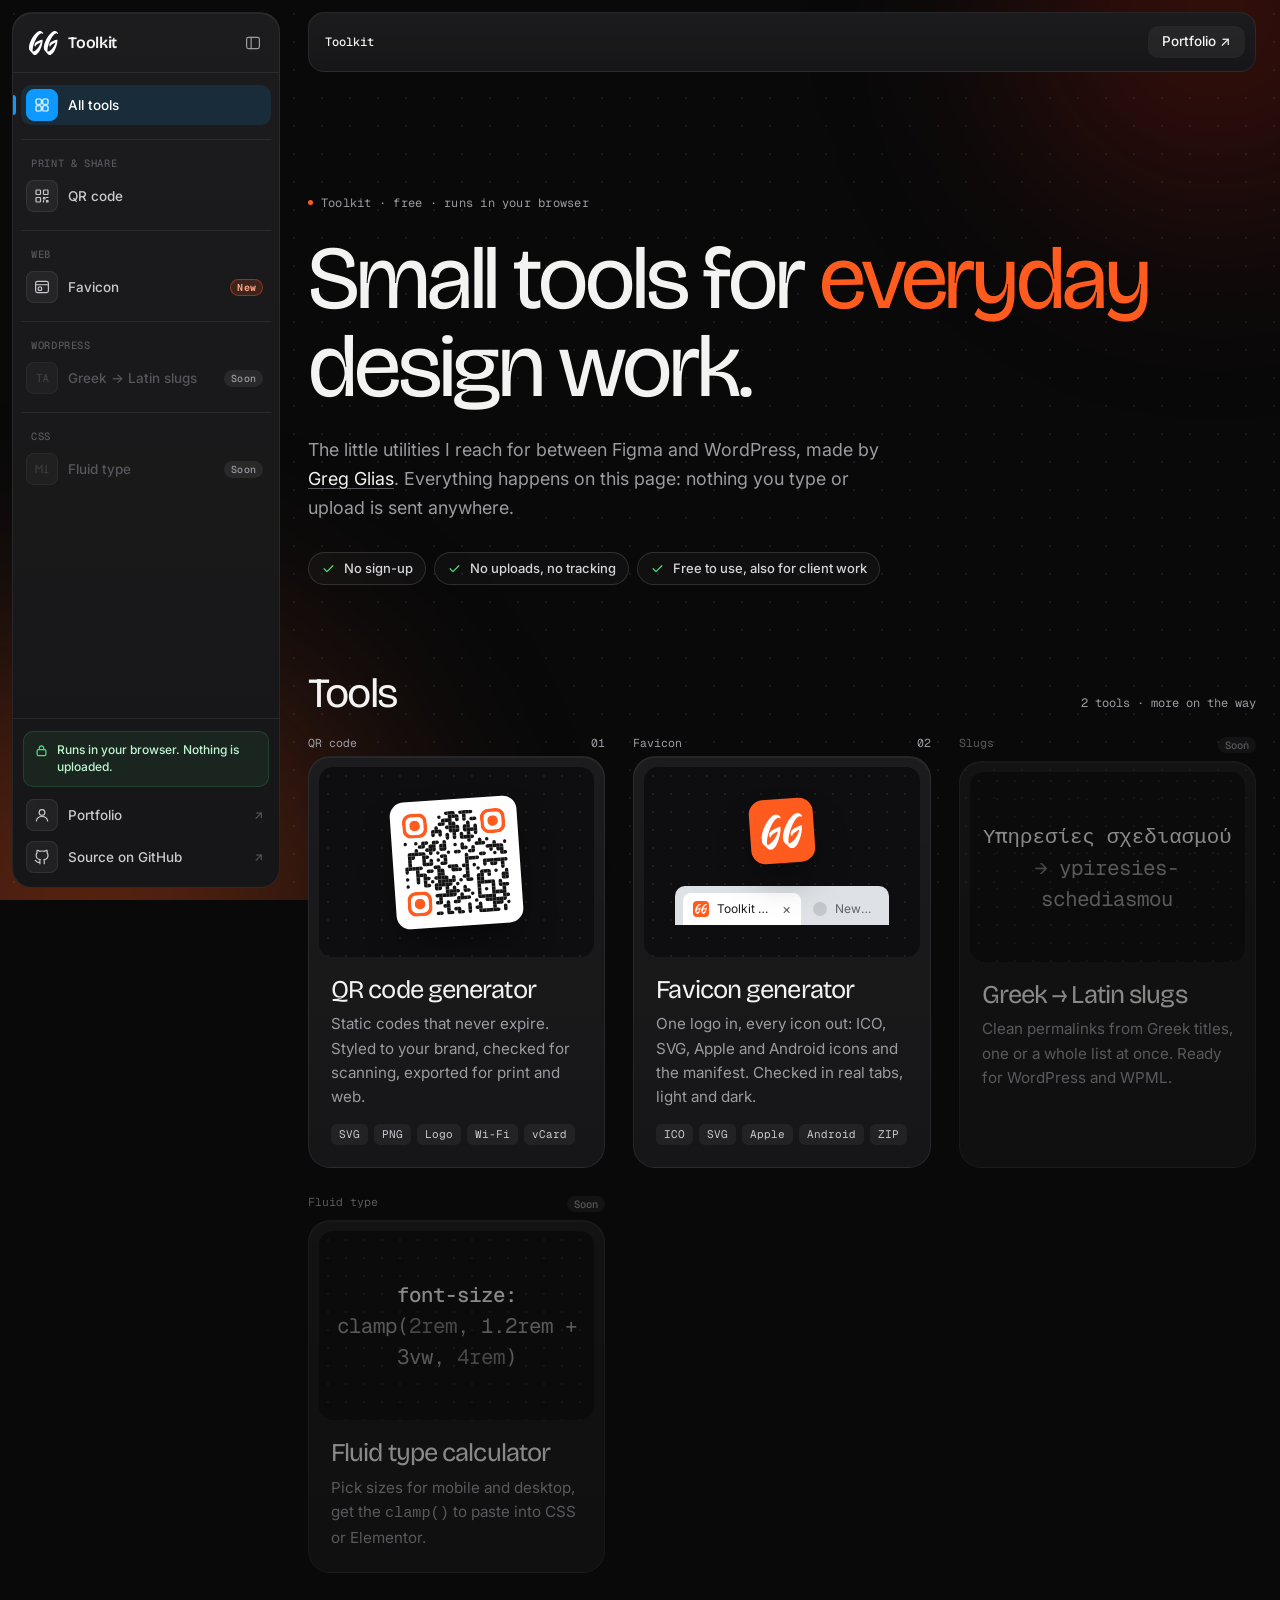
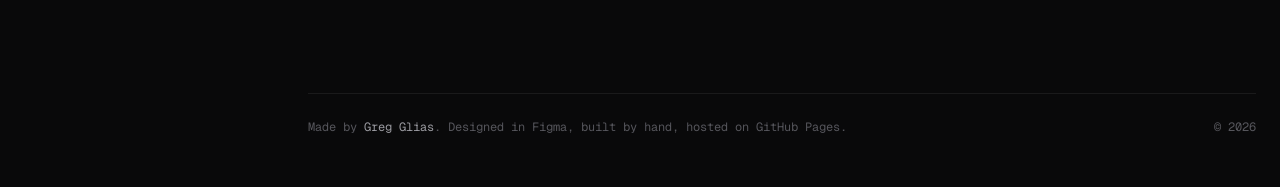
==== index.html @ 31def2dd "Favicon: right-panel groups fold, closed by default Background, Padding, App and Code & files are no" ====
<!doctype html>
<html lang="en" data-tool="home">
<head>
  <meta charset="utf-8" />
  <meta name="viewport" content="width=device-width, initial-scale=1" />
  <title>Toolkit — Greg Glias</title>
  <meta name="description" content="Free, small tools for everyday design work by Greg Glias. QR codes and more. Everything runs in your browser — nothing is uploaded." />
  <meta property="og:title" content="Toolkit — Greg Glias" />
  <meta property="og:description" content="Free, small tools for everyday design work. Everything runs in your browser." />
  <meta property="og:type" content="website" />
  <meta name="theme-color" content="#09090a" />
  <script>try { if (localStorage.getItem("tk-sidebar") === "mini") document.documentElement.classList.add("sb-mini"); } catch (e) {}</script>

  <link rel="preconnect" href="https://fonts.googleapis.com" />
  <link rel="preconnect" href="https://fonts.gstatic.com" crossorigin />
  <link href="https://fonts.googleapis.com/css2?family=Bricolage+Grotesque:opsz,wdth,wght@12..96,75..100,200..800&family=Geist+Mono:wght@400;500&family=Inter:opsz,wght@14..32,400..600&display=swap" rel="stylesheet" />
  <link rel="stylesheet" href="styles.css?v=9" />
  <link rel="icon" type="image/svg+xml" href="assets/favicon.svg" />
</head>
<body>
  <a class="skip" href="#tools">Skip to the tools</a>
  <div class="glow" aria-hidden="true"><span class="glow-a"></span><span class="glow-b"></span></div>

  <div class="layout">
    <aside class="sidebar surface" id="sidebar" aria-label="Toolkit"></aside>
    <script src="tools.js?v=4"></script>

    <div class="main">
    <header class="main-top">
      <button type="button" class="menu-btn" data-sb-open aria-controls="sidebar" aria-expanded="false" aria-label="Open the tools menu"><svg viewBox="0 0 24 24" aria-hidden="true"><path d="M4 7h16M4 12h16M4 17h10"/></svg></button>
      <nav class="crumbs" aria-label="Breadcrumb"><b>Toolkit</b></nav>
      <a class="top-link" href="https://gglias.github.io/" target="_blank" rel="noopener">Portfolio <span aria-hidden="true">↗</span></a>
    </header>

    <main>
      <section class="home-hero">
        <span class="eyebrow">Toolkit · free · runs in your browser</span>
        <h1 class="home-title">Small tools for <em>everyday</em> design work.</h1>
        <p class="home-lede">The little utilities I reach for between Figma and WordPress, made by <a href="https://gglias.github.io/" target="_blank" rel="noopener">Greg Glias</a>. Everything happens on this page: nothing you type or upload is sent anywhere.</p>
        <ul class="promise">
          <li><svg viewBox="0 0 24 24" aria-hidden="true"><path d="m5 12.5 4.5 4.5L19 7.5"/></svg>No sign-up</li>
          <li><svg viewBox="0 0 24 24" aria-hidden="true"><path d="m5 12.5 4.5 4.5L19 7.5"/></svg>No uploads, no tracking</li>
          <li><svg viewBox="0 0 24 24" aria-hidden="true"><path d="m5 12.5 4.5 4.5L19 7.5"/></svg>Free to use, also for client work</li>
        </ul>
      </section>

      <section id="tools" aria-labelledby="tools-title">
        <div class="tools-head">
          <h2 id="tools-title">Tools</h2>
          <span class="frame-count">2 tools · more on the way</span>
        </div>

        <div class="tools">
          <a class="tool" href="qr/" data-cursor="Open">
            <span class="tool-label"><span>QR code</span><span>01</span></span>
            <div class="tool-card surface">
              <div class="tool-art"><div class="art-qr" data-art-qr></div></div>
              <div class="tool-body">
                <h3>QR code generator</h3>
                <p>Static codes that never expire. Styled to your brand, checked for scanning, exported for print and web.</p>
                <div class="tool-tags"><span>SVG</span><span>PNG</span><span>Logo</span><span>Wi-Fi</span><span>vCard</span></div>
              </div>
            </div>
          </a>

          <a class="tool" href="favicon/" data-cursor="Open">
            <span class="tool-label"><span>Favicon</span><span>02</span></span>
            <div class="tool-card surface">
              <div class="tool-art">
                <div class="art-fav" aria-hidden="true">
                  <span class="art-fav-icon"><img src="assets/gg-light.svg" alt="" /></span>
                  <div class="tab-strip is-light"><span class="tab"><span class="art-fav-mini"><img src="assets/gg-light.svg" alt="" /></span><span class="tab-title">Toolkit — Greg Glias</span><i>×</i></span><span class="tab is-back"><span class="tab-dot"></span><span class="tab-title">New tab</span></span></div>
                </div>
              </div>
              <div class="tool-body">
                <h3>Favicon generator</h3>
                <p>One logo in, every icon out: ICO, SVG, Apple and Android icons and the manifest. Checked in real tabs, light and dark.</p>
                <div class="tool-tags"><span>ICO</span><span>SVG</span><span>Apple</span><span>Android</span><span>ZIP</span></div>
              </div>
            </div>
          </a>

          <div class="tool is-soon" aria-disabled="true">
            <span class="tool-label"><span>Slugs</span><span class="soon-pill">Soon</span></span>
            <div class="tool-card surface">
              <div class="tool-art"><p class="art-text"><b>Υπηρεσίες σχεδιασμού</b><br /><i>→</i> ypiresies-schediasmou</p></div>
              <div class="tool-body">
                <h3>Greek → Latin slugs</h3>
                <p>Clean permalinks from Greek titles, one or a whole list at once. Ready for WordPress and WPML.</p>
              </div>
            </div>
          </div>

          <div class="tool is-soon" aria-disabled="true">
            <span class="tool-label"><span>Fluid type</span><span class="soon-pill">Soon</span></span>
            <div class="tool-card surface">
              <div class="tool-art"><p class="art-text"><b>font-size:</b><br />clamp(<i>2rem</i>, 1.2rem + 3vw, <i>4rem</i>)</p></div>
              <div class="tool-body">
                <h3>Fluid type calculator</h3>
                <p>Pick sizes for mobile and desktop, get the <code>clamp()</code> to paste into CSS or Elementor.</p>
              </div>
            </div>
          </div>
        </div>
      </section>
    </main>

    <footer class="foot">
      <span>Made by <a href="https://gglias.github.io/" target="_blank" rel="noopener">Greg Glias</a>. Designed in Figma, built by hand, hosted on GitHub Pages.</span>
      <span>© <span data-year>2026</span></span>
    </footer>
    </div>
  </div>
  <div class="sb-backdrop" aria-hidden="true"></div>

  <div class="fig-cursor" aria-hidden="true" data-fig-cursor>
    <svg viewBox="0 0 24 24"><path d="M4 3.5 19.5 10.3 12.6 12.6 10.3 19.5z"/></svg>
    <span class="fig-cursor-label" data-fig-label>You</span>
  </div>


  <script src="site.js?v=3"></script>
  <script src="vendor/qr-code-styling.js"></script>
  <script>
    // Live sample on the QR card, drawn by the same library the tool uses
    (function () {
      var box = document.querySelector("[data-art-qr]");
      if (!box || !window.QRCodeStyling) return;
      new QRCodeStyling({
        width: 300, height: 300, type: "svg", margin: 0,
        data: "https://gglias.github.io/toolkit/qr/",
        qrOptions: { errorCorrectionLevel: "M" },
        dotsOptions: { type: "rounded", color: "#141414" },
        cornersSquareOptions: { type: "extra-rounded", color: "#ff5b1f" },
        cornersDotOptions: { type: "dot", color: "#ff5b1f" },
        backgroundOptions: { color: "#ffffff" }
      }).append(box);
    })();
  </script>
</body>
</html>
---- styles.css ----
/* =====================================================================
   gglias.github.io/toolkit — small design tools that run in the browser
   Same "Studio" look as the portfolio: a dark Figma canvas, UI3 toolbar,
   properties panels. Nothing typed or uploaded leaves the page.
   ===================================================================== */

/* ================= Tokens (same as the portfolio) ================= */
:root {
  --bg: #09090a;
  --bg-2: #0e0e10;
  --card: #121214;
  --card-2: #18181b;
  --line: rgb(255 255 255 / 0.07);
  --line-2: rgb(255 255 255 / 0.13);
  --text: #f3f3f1;
  --muted: #9b9ba1;
  --faint: #56565c;
  --dot: rgb(255 255 255 / 0.075);

  --select: #0d99ff;                  /* Figma selection blue */
  --cursor-color: #a259ff;            /* Figma multiplayer cursor */
  --accent: #ff5b1f;                  /* Ember */
  --accent-deep: #c4210b;
  --on-accent: #fff;

  --ok: #4ade80;
  --warn: #fbbf24;
  --bad: #f87171;

  --f-display: "Bricolage Grotesque", "Helvetica Neue", Arial, sans-serif;
  --f-body: "Inter", system-ui, sans-serif;
  --f-mono: "Geist Mono", ui-monospace, "SFMono-Regular", Menlo, monospace;

  --cursor-arrow: url("assets/cursor.svg") 2 2, auto;
  --cursor-hand: url("assets/hand-glove.svg") 6 2, pointer;

  --radius: 22px;
  --radius-s: 14px;
  --ease: cubic-bezier(0.2, 0.7, 0.1, 1);
}

*,
*::before,
*::after { box-sizing: border-box; }

html {
  cursor: var(--cursor-arrow);
  -webkit-text-size-adjust: 100%;
  background: var(--bg);
  color-scheme: dark;
  overflow-x: clip;
}

body {
  margin: 0;
  color: var(--text);
  font-family: var(--f-body);
  font-size: 1rem;
  line-height: 1.6;
  -webkit-font-smoothing: antialiased;
}

/* Canvas dot grid; clears around the mouse (--mx / --my set in site.js) */
body::before {
  content: "";
  position: fixed;
  inset: 0;
  z-index: -1;
  pointer-events: none;
  background: radial-gradient(circle, var(--dot) 1.1px, transparent 1.4px) 0 0 / 28px 28px;
  -webkit-mask-image: radial-gradient(circle 150px at var(--mx, -999px) var(--my, -999px), transparent 0, transparent 35%, #000 100%);
  mask-image: radial-gradient(circle 150px at var(--mx, -999px) var(--my, -999px), transparent 0, transparent 35%, #000 100%);
}

.glow {
  position: fixed;
  inset: 0;
  z-index: -2;
  pointer-events: none;
  overflow: hidden;
}
.glow span {
  position: absolute;
  border-radius: 50%;
  filter: blur(90px);
}
.glow-a {
  width: 70vmax; height: 70vmax;
  left: -28vmax; bottom: -36vmax;
  background: radial-gradient(circle, color-mix(in srgb, var(--accent) 42%, transparent), transparent 62%);
}
.glow-b {
  width: 50vmax; height: 50vmax;
  right: -20vmax; top: -24vmax;
  background: radial-gradient(circle, color-mix(in srgb, var(--accent-deep) 34%, transparent), transparent 62%);
}

h1, h2, h3 {
  font-family: var(--f-display);
  font-weight: 400;
  margin: 0;
  letter-spacing: -0.035em;
  line-height: 1;
}
p { margin: 0; }
[hidden] { display: none !important; }   /* .check, .color etc. set display, which beat the attribute */
a { color: inherit; }
img { max-width: 100%; display: block; }
button, input, select, textarea { font: inherit; color: inherit; }

a, button, [role="button"], label, summary, select { cursor: var(--cursor-hand); }

:focus-visible {
  outline: 2px solid var(--select);
  outline-offset: 2px;
  border-radius: 6px;
}

.sr-only {
  position: absolute;
  width: 1px;
  height: 1px;
  overflow: hidden;
  clip: rect(0 0 0 0);
  white-space: nowrap;
}

.skip {
  position: absolute;
  left: 12px;
  top: -60px;
  z-index: 60;
  padding: 8px 14px;
  border-radius: 8px;
  background: var(--text);
  color: var(--bg);
  font: 500 14px var(--f-body);
}
.skip:focus { top: 12px; }

.eyebrow {
  display: inline-flex;
  align-items: center;
  gap: 8px;
  font: 400 12px/1 var(--f-mono);
  letter-spacing: 0.02em;
  color: var(--muted);
}
.eyebrow::before {
  content: "";
  width: 5px;
  height: 5px;
  border-radius: 50%;
  background: var(--accent);
}

.surface {
  background: linear-gradient(180deg, rgb(255 255 255 / 0.045), rgb(255 255 255 / 0.015)), var(--card);
  border: 1px solid var(--line);
  border-radius: var(--radius);
  box-shadow: inset 0 1px 0 rgb(255 255 255 / 0.05);
}

/* ================= Page shell + top bar ================= */
.shell {
  width: 100%;
  max-width: 1360px;
  margin-inline: auto;
  padding: 20px clamp(16px, 3vw, 32px) 140px;   /* bottom: room for the toolbar */
}

.top {
  display: flex;
  align-items: center;
  gap: 16px;
  padding: 10px 12px 10px 16px;
  border-radius: 16px;
  background: linear-gradient(180deg, rgb(255 255 255 / 0.045), rgb(255 255 255 / 0.015)), var(--card);
  border: 1px solid var(--line);
}
.top-home img { height: 24px; width: auto; }
.crumbs {
  flex: 1;
  min-width: 0;
  display: flex;
  align-items: center;
  gap: 8px;
  overflow: hidden;
  font: 400 12px/1 var(--f-mono);
  color: var(--muted);
  white-space: nowrap;
}
.crumbs a { color: var(--muted); text-decoration: none; }
.crumbs a:hover { color: var(--text); }
.crumbs b { font-weight: 500; color: var(--text); overflow: hidden; text-overflow: ellipsis; }
.top-link {
  flex: none;
  padding: 9px 14px;
  border-radius: 10px;
  background: rgb(255 255 255 / 0.05);
  font: 500 13.5px/1 var(--f-body);
  text-decoration: none;
  transition: background 0.2s;
}
.top-link:hover { background: rgb(255 255 255 / 0.1); }

.foot {
  display: flex;
  justify-content: space-between;
  gap: 12px;
  flex-wrap: wrap;
  margin-top: clamp(80px, 10vw, 120px);
  padding-top: 24px;
  border-top: 1px solid var(--line);
  font: 400 12px/1.5 var(--f-mono);
  color: var(--faint);
}
.foot a { color: var(--muted); text-decoration: none; }
.foot a:hover { color: var(--text); }

/* ================= Home ================= */
.home-hero {
  max-width: 860px;
  padding: clamp(64px, 9vw, 120px) 0 clamp(40px, 6vw, 72px);
}
.home-title {
  margin-top: 22px;
  font-size: clamp(2.9rem, 7.4vw, 5.6rem);
  line-height: 0.98;
}
.home-title em {
  font-style: normal;
  color: var(--accent);
}
.home-lede {
  margin-top: 26px;
  max-width: 600px;
  font-size: clamp(1.02rem, 1.4vw, 1.15rem);
  color: var(--muted);
}
.home-lede a { color: var(--text); text-decoration-color: var(--faint); text-underline-offset: 3px; }

.promise {
  display: flex;
  flex-wrap: wrap;
  gap: 8px;
  margin-top: 30px;
  padding: 0;
  list-style: none;
}
.promise li {
  display: inline-flex;
  align-items: center;
  gap: 8px;
  padding: 8px 12px;
  border-radius: 999px;
  border: 1px solid var(--line-2);
  background: rgb(255 255 255 / 0.03);
  font: 500 13px/1 var(--f-body);
  color: #d6d6da;
}
.promise svg {
  width: 15px;
  height: 15px;
  fill: none;
  stroke: var(--ok);
  stroke-width: 2;
  stroke-linecap: round;
  stroke-linejoin: round;
}

/* Tools as Figma frames: name above, the card is the frame */
.tools-head {
  display: flex;
  align-items: baseline;
  justify-content: space-between;
  gap: 16px;
  margin-bottom: 22px;
}
.tools-head h2 { font-size: clamp(1.8rem, 3.4vw, 2.6rem); }
.frame-count { font: 400 12px/1 var(--f-mono); color: var(--muted); }

.tools {
  display: grid;
  grid-template-columns: repeat(3, minmax(0, 1fr));
  gap: clamp(16px, 2.4vw, 28px);
}
.tool {
  position: relative;
  display: flex;
  flex-direction: column;
  min-width: 0;
  text-decoration: none;
}
.tool-label {
  display: flex;
  justify-content: space-between;
  gap: 8px;
  margin-bottom: 8px;
  font: 400 11.5px/1 var(--f-mono);
  color: var(--muted);
  transition: color 0.2s;
}
.tool-card {
  position: relative;
  flex: 1;
  display: flex;
  flex-direction: column;
  border-radius: var(--radius);
  outline: 1px solid transparent;
  outline-offset: 0;
  transition: outline-color 0.2s, transform 0.35s var(--ease);
}
.tool-art {
  position: relative;
  display: grid;
  place-items: center;
  aspect-ratio: 16 / 11;
  margin: 10px 10px 0;
  border-radius: 14px;
  overflow: hidden;
  background:
    radial-gradient(circle, rgb(255 255 255 / 0.07) 1px, transparent 1.3px) 0 0 / 18px 18px,
    var(--bg-2);
}
.tool-body { padding: 20px 22px 22px; display: grid; gap: 10px; }
.tool-body h3 { font-size: 1.6rem; }
.tool-body p { color: var(--muted); font-size: 0.95rem; }
.tool-tags { display: flex; flex-wrap: wrap; gap: 6px; margin-top: 4px; }
.tool-tags span {
  padding: 5px 8px;
  border-radius: 6px;
  background: rgb(255 255 255 / 0.05);
  font: 400 11px/1 var(--f-mono);
  color: #c9c9cf;
}
a.tool:hover .tool-label { color: var(--select); }
a.tool:hover .tool-card { outline-color: var(--select); transform: translateY(-3px); }
.tool.is-soon { opacity: 0.55; }
.tool.is-soon .tool-art { filter: grayscale(1); }
.soon-pill {
  padding: 3px 7px;
  border-radius: 999px;
  background: rgb(255 255 255 / 0.08);
  color: var(--muted);
  font: 500 10.5px/1 var(--f-mono);
}

/* Home QR preview inside the art area */
.art-qr {
  width: 46%;
  aspect-ratio: 1;
  padding: 10px;
  border-radius: 14px;
  background: #fff;
  box-shadow: 0 20px 40px -14px rgb(0 0 0 / 0.7);
  transform: rotate(-4deg);
  transition: transform 0.5s var(--ease);
}
.art-qr svg { width: 100%; height: 100%; display: block; }
a.tool:hover .art-qr { transform: rotate(0deg) scale(1.04); }

/* Home favicon preview: the app icon above a browser tab */
.art-fav { display: grid; justify-items: center; gap: 22px; width: 78%; }
.art-fav-icon {
  display: grid;
  place-items: center;
  width: 30%;
  aspect-ratio: 1;
  border-radius: 22%;
  background: var(--accent);
  box-shadow: 0 20px 40px -14px rgb(0 0 0 / 0.7);
  transform: rotate(-4deg);
  transition: transform 0.5s var(--ease);
}
.art-fav-icon img { width: 66%; height: auto; }
a.tool:hover .art-fav-icon { transform: rotate(0deg) scale(1.06); }
.art-fav .tab-strip { width: 100%; }
.art-fav-mini { flex: none; display: grid; place-items: center; width: 16px; height: 16px; border-radius: 4px; background: var(--accent); }
.art-fav-mini img { width: 12px; height: auto; }

.art-text {
  font: 400 clamp(1rem, 1.7vw, 1.3rem)/1.5 var(--f-mono);
  color: var(--muted);
  text-align: center;
}
.art-text b { color: var(--text); font-weight: 500; }
.art-text i { font-style: normal; color: var(--accent); }

/* ================= Tool page header ================= */
.tool-hero {
  display: flex;
  align-items: flex-end;
  justify-content: space-between;
  gap: 24px;
  flex-wrap: wrap;
  padding: clamp(36px, 5vw, 56px) 0 clamp(24px, 3vw, 32px);
}
.tool-hero h1 { margin-top: 16px; font-size: clamp(2.3rem, 5vw, 3.8rem); }
.tool-hero p { margin-top: 14px; max-width: 620px; color: var(--muted); }
.local-note {
  display: inline-flex;
  align-items: center;
  gap: 8px;
  padding: 8px 12px;
  border-radius: 10px;
  background: rgb(74 222 128 / 0.08);
  border: 1px solid rgb(74 222 128 / 0.2);
  font: 500 12.5px/1.2 var(--f-body);
  color: #bdf5cf;
}
.local-note svg { width: 15px; height: 15px; fill: none; stroke: var(--ok); stroke-width: 2; stroke-linecap: round; stroke-linejoin: round; }

/* ================= Tool layout: panel · canvas · panel ================= */
.app {
  display: grid;
  grid-template-columns: 300px minmax(0, 1fr) 300px;
  gap: 16px;
  align-items: start;
}

.panel {
  position: sticky;
  top: 16px;
  max-height: calc(100dvh - 104px);   /* ends above the export bar */
  overflow: auto;
  padding-bottom: 14px;
  scrollbar-width: thin;
  scrollbar-color: rgb(255 255 255 / 0.12) transparent;
}
.panel-head {
  display: flex;
  align-items: center;
  justify-content: space-between;
  gap: 12px;
  padding: 12px 16px;
  border-bottom: 1px solid var(--line);
  font: 600 12.5px/1 var(--f-body);
}
.panel-head span { font: 400 11px/1 var(--f-mono); color: var(--muted); }
.sec {
  padding: 14px 16px 2px;
}
.sec + .sec { margin-top: 12px; border-top: 1px solid var(--line); }
.sec-title {
  display: flex;
  align-items: center;
  justify-content: space-between;
  gap: 8px;
  margin-bottom: 10px;
  font: 600 11.5px/1 var(--f-body);
  color: var(--text);
}
.sec-title small { font: 400 11px/1 var(--f-mono); color: var(--muted); }

/* ---- Figma-like controls ---- */
.field { display: grid; gap: 6px; margin-bottom: 10px; }
.field > span,
.field-row > span {
  font: 400 11.5px/1.2 var(--f-mono);
  color: var(--muted);
}
.input,
.select,
.textarea {
  width: 100%;
  min-height: 34px;
  padding: 7px 10px;
  border-radius: 8px;
  border: 1px solid transparent;
  background: rgb(255 255 255 / 0.055);
  font-size: 13px;
  line-height: 1.4;
  transition: border-color 0.15s, background 0.15s;
}
.input:hover, .select:hover, .textarea:hover { border-color: var(--line-2); }
.input:focus, .select:focus, .textarea:focus {
  outline: none;
  border-color: var(--select);
  background: rgb(255 255 255 / 0.07);
}
.input::placeholder, .textarea::placeholder { color: var(--faint); }
.textarea { resize: vertical; min-height: 92px; }
.select {
  appearance: none;
  -webkit-appearance: none;
  padding-right: 30px;
  background-image: url("data:image/svg+xml,%3Csvg xmlns='http://www.w3.org/2000/svg' viewBox='0 0 12 12'%3E%3Cpath d='M3 4.5 6 7.5 9 4.5' fill='none' stroke='%239b9ba1' stroke-width='1.4' stroke-linecap='round' stroke-linejoin='round'/%3E%3C/svg%3E");
  background-repeat: no-repeat;
  background-position: right 10px center;
  background-size: 12px;
}
.select option { background: #1b1b1e; }
.input-wrap { position: relative; }
.input-wrap .input { padding-right: 38px; }
.reveal {
  position: absolute;
  right: 4px;
  top: 50%;
  transform: translateY(-50%);
  display: grid;
  place-items: center;
  width: 28px;
  height: 26px;
  border: 0;
  border-radius: 6px;
  background: transparent;
  color: var(--muted);
}
.reveal:hover { background: rgb(255 255 255 / 0.08); color: var(--text); }
.reveal svg { width: 16px; height: 16px; fill: none; stroke: currentColor; stroke-width: 1.6; stroke-linecap: round; stroke-linejoin: round; }

.field-2 { display: grid; grid-template-columns: 1fr 1fr; gap: 8px; }
.hint {
  margin: -2px 0 10px;
  font-size: 12px;
  line-height: 1.45;
  color: var(--muted);
}
.hint b { color: var(--text); font-weight: 500; }
.hint.is-note { color: #c7d7ff; }

.check {
  display: flex;
  align-items: center;
  gap: 8px;
  margin-bottom: 10px;
  font-size: 13px;
  color: #d6d6da;
}
.check input { width: 15px; height: 15px; margin: 0; accent-color: var(--select); }

/* Segmented control */
.seg {
  display: grid;
  grid-auto-flow: column;
  grid-auto-columns: 1fr;
  gap: 2px;
  padding: 2px;
  margin-bottom: 10px;
  border-radius: 9px;
  background: rgb(255 255 255 / 0.055);
}
.seg button {
  min-height: 28px;
  padding: 4px 6px;
  border: 0;
  border-radius: 7px;
  background: transparent;
  color: var(--muted);
  font: 500 12px/1 var(--f-body);
  transition: background 0.15s, color 0.15s;
}
.seg button:hover { color: var(--text); }
.seg button[aria-pressed="true"] {
  background: #2c2c31;
  color: var(--text);
  box-shadow: 0 1px 2px rgb(0 0 0 / 0.4), inset 0 1px 0 rgb(255 255 255 / 0.06);
}
.seg button:disabled { opacity: 0.35; cursor: not-allowed; }

/* Content types: icon tiles */
.types {
  display: grid;
  grid-template-columns: repeat(4, 1fr);
  gap: 4px;
  margin-bottom: 4px;
}
.types button {
  display: grid;
  justify-items: center;
  gap: 6px;
  padding: 10px 2px 8px;
  border: 1px solid transparent;
  border-radius: 10px;
  background: rgb(255 255 255 / 0.035);
  color: var(--muted);
  font: 500 11.5px/1 var(--f-body);
  transition: background 0.15s, color 0.15s, border-color 0.15s;
}
.types button:hover { background: rgb(255 255 255 / 0.07); color: var(--text); }
.types button[aria-pressed="true"] {
  border-color: var(--select);
  background: rgb(13 153 255 / 0.12);
  color: #fff;
}
.types svg {
  width: 19px;
  height: 19px;
  fill: none;
  stroke: currentColor;
  stroke-width: 1.6;
  stroke-linecap: round;
  stroke-linejoin: round;
}

/* Style tiles with a tiny preview of the shape */
.styles {
  display: grid;
  grid-template-columns: repeat(3, 1fr);
  gap: 4px;
  margin-bottom: 10px;
}
.styles.is-4 { grid-template-columns: repeat(4, 1fr); }
.styles button {
  display: grid;
  justify-items: center;
  gap: 6px;
  padding: 9px 2px 7px;
  border: 1px solid transparent;
  border-radius: 10px;
  background: rgb(255 255 255 / 0.035);
  color: var(--muted);
  font: 500 10.5px/1.1 var(--f-body);
  text-align: center;
  transition: background 0.15s, color 0.15s, border-color 0.15s;
}
.styles button:hover { background: rgb(255 255 255 / 0.07); color: var(--text); }
.styles button[aria-pressed="true"] {
  border-color: var(--select);
  background: rgb(13 153 255 / 0.12);
  color: #fff;
}
.styles svg { width: 26px; height: 26px; fill: currentColor; }

/* Presets */
.presets {
  display: grid;
  grid-template-columns: repeat(4, 1fr);
  gap: 6px;
  margin-bottom: 10px;
}
.presets button {
  display: grid;
  gap: 6px;
  justify-items: center;
  padding: 6px 2px 7px;
  border: 1px solid transparent;
  border-radius: 10px;
  background: transparent;
  color: var(--muted);
  font: 500 10.5px/1 var(--f-body);
}
.presets button:hover { background: rgb(255 255 255 / 0.05); color: var(--text); }
.presets i {
  display: block;
  width: 40px;
  height: 40px;
  border-radius: 9px;
  border: 1px solid var(--line-2);
  background: var(--bg-c, #fff);
  position: relative;
  overflow: hidden;
}
.presets i::before,
.presets i::after {
  content: "";
  position: absolute;
  inset: 9px;
  border-radius: var(--r, 0);
  border: 4px solid var(--c-c, #000);
  width: 12px;
  height: 12px;
}
.presets i::after {
  inset: auto 9px 9px auto;
  border: 0;
  width: 10px;
  height: 10px;
  background: var(--fg-c, #000);
  border-radius: var(--r2, 0);
}

/* Colour row: swatch + hex */
.color {
  display: grid;
  grid-template-columns: 34px minmax(0, 1fr);
  align-items: center;
  gap: 6px;
  margin-bottom: 10px;
}
.swatch {
  position: relative;
  width: 34px;
  height: 34px;
  border-radius: 8px;
  overflow: hidden;
  border: 1px solid var(--line-2);
  background: var(--swatch, #000);
}
.swatch input {
  position: absolute;
  inset: -8px;
  width: calc(100% + 16px);
  height: calc(100% + 16px);
  opacity: 0;
  cursor: var(--cursor-hand);
}
.swatch.is-transparent {
  background:
    conic-gradient(#3a3a3e 25%, #26262a 0 50%, #3a3a3e 0 75%, #26262a 0) 0 0 / 10px 10px;
}
.color .input { font-family: var(--f-mono); font-size: 12.5px; text-transform: uppercase; }
.color .input:disabled { opacity: 0.45; }

/* Range */
.range {
  display: grid;
  grid-template-columns: minmax(0, 1fr) 44px;
  align-items: center;
  gap: 10px;
  margin-bottom: 10px;
}
.range output { font: 400 12px/1 var(--f-mono); color: var(--muted); text-align: right; }
input[type="range"] {
  -webkit-appearance: none;
  appearance: none;
  width: 100%;
  height: 20px;
  margin: 0;
  background: transparent;
}
input[type="range"]::-webkit-slider-runnable-track {
  height: 4px;
  border-radius: 4px;
  background: linear-gradient(90deg, var(--select) var(--p, 50%), rgb(255 255 255 / 0.12) var(--p, 50%));
}
input[type="range"]::-moz-range-track { height: 4px; border-radius: 4px; background: rgb(255 255 255 / 0.12); }
input[type="range"]::-moz-range-progress { height: 4px; border-radius: 4px; background: var(--select); }
input[type="range"]::-webkit-slider-thumb {
  -webkit-appearance: none;
  width: 14px;
  height: 14px;
  margin-top: -5px;
  border-radius: 50%;
  background: #fff;
  box-shadow: 0 1px 3px rgb(0 0 0 / 0.5);
}
input[type="range"]::-moz-range-thumb {
  width: 14px;
  height: 14px;
  border: 0;
  border-radius: 50%;
  background: #fff;
}
input[type="range"]:disabled { opacity: 0.4; }

/* Logo drop zone */
.drop {
  position: relative;
  display: grid;
  grid-template-columns: 44px minmax(0, 1fr);
  align-items: center;
  gap: 12px;
  padding: 10px;
  margin-bottom: 10px;
  border-radius: 12px;
  border: 1px dashed var(--line-2);
  background: rgb(255 255 255 / 0.025);
  transition: border-color 0.15s, background 0.15s;
}
.drop:hover,
.drop.is-over { border-color: var(--select); background: rgb(13 153 255 / 0.06); }
.drop input[type="file"] {
  position: absolute;
  inset: 0;
  opacity: 0;
  cursor: var(--cursor-hand);
}
.drop-thumb {
  display: grid;
  place-items: center;
  width: 44px;
  height: 44px;
  border-radius: 9px;
  background: rgb(255 255 255 / 0.06);
  overflow: hidden;
}
.drop-thumb img { width: 100%; height: 100%; object-fit: contain; }
.drop-thumb svg { width: 20px; height: 20px; fill: none; stroke: var(--muted); stroke-width: 1.6; stroke-linecap: round; stroke-linejoin: round; }
.drop-text { display: grid; gap: 2px; font-size: 13px; }
.drop-text small { font-size: 11.5px; color: var(--muted); }
.drop.has-logo input[type="file"] { right: 70px; }
.drop.has-logo .drop-text { padding-right: 64px; }
.drop.has-logo .drop-text span { overflow: hidden; text-overflow: ellipsis; white-space: nowrap; }
.drop-remove {
  position: absolute;
  right: 10px;
  top: 50%;
  transform: translateY(-50%);
  z-index: 1;
  padding: 6px 9px;
  border: 0;
  border-radius: 7px;
  background: rgb(255 255 255 / 0.07);
  color: var(--text);
  font: 500 12px/1 var(--f-body);
}
.drop-remove:hover { background: rgb(248 113 113 / 0.18); color: #ffd1d1; }

/* Encoded data preview */
details.raw { margin: 4px 0 10px; }
details.raw summary {
  list-style: none;
  display: flex;
  justify-content: space-between;
  gap: 8px;
  font: 400 11.5px/1 var(--f-mono);
  color: var(--muted);
}
details.raw summary::-webkit-details-marker { display: none; }
details.raw summary:hover { color: var(--text); }
details.raw summary::after { content: "+"; }
details.raw[open] summary::after { content: "−"; }
details.raw pre {
  margin: 8px 0 0;
  max-height: 160px;
  overflow: auto;
  padding: 10px;
  border-radius: 8px;
  background: rgb(0 0 0 / 0.35);
  font: 400 11.5px/1.5 var(--f-mono);
  color: #c9c9cf;
  white-space: pre-wrap;
  word-break: break-all;
}

details.tip {
  margin: 0 0 10px;
  padding: 10px 12px;
  border-radius: 10px;
  background: rgb(13 153 255 / 0.07);
  border: 1px solid rgb(13 153 255 / 0.18);
  font-size: 12.5px;
  line-height: 1.5;
  color: #c7d7ff;
}
details.tip summary { list-style: none; font-weight: 500; color: #e3ebff; }
details.tip summary::-webkit-details-marker { display: none; }
details.tip summary::after { content: " ↓"; color: var(--select); }
details.tip[open] summary::after { content: " ↑"; }
details.tip p { margin-top: 8px; }
details.tip code { font: 400 11.5px var(--f-mono); color: #fff; }

/* ================= Canvas (centre) ================= */
.stage {
  display: grid;
  gap: 16px;
  min-width: 0;
}
.canvas {
  position: relative;
  display: grid;
  place-items: center;
  min-height: 520px;
  padding: 64px 24px 56px;
  border-radius: var(--radius);
  border: 1px solid var(--line);
  background:
    radial-gradient(circle, rgb(255 255 255 / 0.08) 1px, transparent 1.3px) 0 0 / 20px 20px,
    #0c0c0e;
  overflow: hidden;
}
.canvas-zoom {
  position: absolute;
  left: 14px;
  top: 12px;
  font: 400 11px/1 var(--f-mono);
  color: var(--faint);
}

/* The selected frame */
.qr-frame {
  position: relative;
  width: clamp(200px, 30cqi, 340px);
  aspect-ratio: 1;
  outline: 1px solid var(--select);
  transition: opacity 0.2s;
}
.qr-frame.is-sample { opacity: 0.35; }
.qr-frame.is-transparent {
  background: conic-gradient(#2a2a2e 25%, #1d1d21 0 50%, #2a2a2e 0 75%, #1d1d21 0) 0 0 / 16px 16px;
}
.qr-frame-name {
  position: absolute;
  left: -1px;
  bottom: calc(100% + 8px);
  font: 500 11.5px/1 var(--f-body);
  color: var(--select);
  white-space: nowrap;
}
.qr-frame-size {
  position: absolute;
  left: 50%;
  top: calc(100% + 10px);
  transform: translateX(-50%);
  padding: 3px 6px;
  border-radius: 4px;
  background: var(--select);
  color: #fff;
  font: 500 11px/1.2 var(--f-body);
  white-space: nowrap;
}
.qr-frame .h {
  position: absolute;
  width: 8px;
  height: 8px;
  background: #fff;
  border: 1px solid var(--select);
  z-index: 2;
}
.h.tl { left: -4px; top: -4px; }
.h.tr { right: -4px; top: -4px; }
.h.bl { left: -4px; bottom: -4px; }
.h.br { right: -4px; bottom: -4px; }
.qr-out,
.qr-out svg,
.qr-out canvas {
  display: block;
  width: 100%;
  height: 100%;
}
.sample-tag {
  position: absolute;
  left: 50%;
  top: 50%;
  z-index: 3;
  transform: translate(-50%, -50%);
  padding: 8px 12px;
  border-radius: 10px;
  background: rgb(18 18 20 / 0.92);
  border: 1px solid var(--line-2);
  font: 500 13px/1.3 var(--f-body);
  color: var(--text);
  white-space: nowrap;
  opacity: 0;
  pointer-events: none;
  transition: opacity 0.2s;
}
.qr-frame.is-sample + .sample-tag,
.canvas.is-sample .sample-tag { opacity: 1; }

/* Checks under the canvas */
.checks { padding: 6px 6px; }
.checks ul { margin: 0; padding: 0; list-style: none; }
.checks li {
  display: grid;
  grid-template-columns: 22px 130px minmax(0, 1fr);
  align-items: start;
  gap: 10px;
  padding: 11px 12px;
  border-radius: 12px;
  font-size: 13.5px;
}
.checks li + li { border-top: 1px solid var(--line); border-radius: 0; }
.checks .ic {
  display: grid;
  place-items: center;
  width: 20px;
  height: 20px;
  margin-top: 1px;
  border-radius: 50%;
  background: rgb(255 255 255 / 0.07);
  color: var(--muted);
}
.checks .ic svg { width: 12px; height: 12px; fill: none; stroke: currentColor; stroke-width: 2.4; stroke-linecap: round; stroke-linejoin: round; }
.checks [data-state="ok"] .ic { background: rgb(74 222 128 / 0.15); color: var(--ok); }
.checks [data-state="warn"] .ic { background: rgb(251 191 36 / 0.15); color: var(--warn); }
.checks [data-state="bad"] .ic { background: rgb(248 113 113 / 0.15); color: var(--bad); }
.checks dt,
.checks .k { font: 400 12px/1.6 var(--f-mono); color: var(--muted); }
.checks .v { color: #e6e6e9; line-height: 1.5; }
.checks .v small { display: block; margin-top: 2px; font-size: 12.5px; color: var(--muted); }
.checks .v .select {
  display: inline-block;
  width: auto;
  min-height: 28px;
  margin-left: 6px;
  padding: 3px 28px 3px 8px;
  font-size: 12.5px;
}

/* ================= Favicon: a board of small Figma frames ================= */
/* The board answers to the canvas' own width (it's narrow between two panels) */
.fav-canvas {
  display: block;
  min-height: 0;
  padding: 58px clamp(18px, 5cqi, 36px) 40px;
  container-type: inline-size;
}
.fav-board {
  display: grid;
  grid-template-columns: auto minmax(0, 1fr);
  grid-template-areas: "main tabs" "main home" "sizes search";
  gap: 40px clamp(20px, 5cqi, 40px);
  align-items: start;
  transition: opacity 0.2s;
}
.canvas.is-sample .fav-board { opacity: 0.45; }
.fav-canvas .sample-tag { top: 14px; transform: translateX(-50%); }

.ff { position: relative; margin: 0; min-width: 0; }
.ff-name {
  margin-bottom: 10px;
  font: 500 11.5px/1 var(--f-body);
  color: var(--select);
  white-space: nowrap;
  overflow: hidden;
  text-overflow: ellipsis;
}
.ff-main { grid-area: main; justify-self: center; align-self: center; padding-bottom: 30px; }
.ff-tabs { grid-area: tabs; }
.ff-home { grid-area: home; }
.ff-sizes { grid-area: sizes; }
.ff-search { grid-area: search; }

/* The selected frame (same look as the QR one) */
.ff-big {
  position: relative;
  width: clamp(140px, 30cqi, 236px);
  aspect-ratio: 1;
  outline: 1px solid var(--select);
}
.ff-big.is-transparent { background: conic-gradient(#2a2a2e 25%, #1d1d21 0 50%, #2a2a2e 0 75%, #1d1d21 0) 0 0 / 16px 16px; }
.ff-big canvas { display: block; width: 100% !important; height: 100% !important; }
.ff-big .h {
  position: absolute;
  width: 8px;
  height: 8px;
  background: #fff;
  border: 1px solid var(--select);
  z-index: 2;
}
.ff-main .qr-frame-size { top: auto; bottom: 0; }

/* Browser tabs, Chrome-like, light and dark */
.tab-strip {
  display: flex;
  align-items: flex-end;
  gap: 2px;
  padding: 7px 8px 0;
  border-radius: 10px 10px 0 0;
  background: #dee1e6;
  overflow: hidden;
}
.tab-strip + .tab-strip { margin-top: 10px; }
.tab-strip.is-dark { background: #202124; }
.tab {
  display: flex;
  align-items: center;
  gap: 8px;
  min-width: 0;
  flex: 0 1 190px;
  height: 32px;
  padding: 0 10px;
  border-radius: 8px 8px 0 0;
  background: #fff;
  color: #1f1f1f;
  font: 400 12px/1 var(--f-body);
}
.tab canvas { flex: none; display: block; }
.tab-title { flex: 1; min-width: 0; overflow: hidden; white-space: nowrap; text-overflow: ellipsis; }
.tab i { font-style: normal; font-size: 14px; color: #5f6368; }
.tab.is-back { background: transparent; color: #5f6368; flex-basis: 120px; }
.tab-dot { flex: none; width: 14px; height: 14px; border-radius: 50%; background: rgb(0 0 0 / 0.12); }
.is-dark .tab { background: #35363a; color: #e8eaed; }
.is-dark .tab i { color: #9aa0a6; }
.is-dark .tab.is-back { background: transparent; color: #9aa0a6; }
.is-dark .tab-dot { background: rgb(255 255 255 / 0.14); }

/* Home screen */
.home-screen {
  display: flex;
  justify-content: center;
  gap: 34px;
  padding: 22px 16px 16px;
  border-radius: 14px;
  background: linear-gradient(150deg, #3b2a6b, #1b3b6f 55%, #0f5c63);
}
.app-ic { display: grid; justify-items: center; gap: 7px; width: 74px; }
.app-ic canvas { display: block; box-shadow: 0 6px 14px -6px rgb(0 0 0 / 0.5); }
.app-ic.is-ios canvas { border-radius: 22.5%; }
.app-ic.is-android canvas { border-radius: 50%; }
.app-ic small {
  max-width: 100%;
  font: 500 11px/1.2 var(--f-body);
  color: #fff;
  text-align: center;
  white-space: nowrap;
  overflow: hidden;
  text-overflow: ellipsis;
  text-shadow: 0 1px 2px rgb(0 0 0 / 0.4);
}
.ff-note {
  display: flex;
  justify-content: center;
  gap: 34px;
  margin-top: 8px;
  font: 400 11px/1 var(--f-mono);
  color: var(--faint);
}
.ff-note span { width: 74px; text-align: center; }

/* Search result */
.serp {
  padding: 14px 16px 16px;
  border-radius: 12px;
  background: #fff;
  color: #202124;
  font-family: Arial, sans-serif;
}
.serp-site { display: flex; align-items: center; gap: 10px; }
.serp-ic {
  flex: none;
  display: grid;
  place-items: center;
  width: 28px;
  height: 28px;
  border-radius: 50%;
  background: #f1f3f4;
  border: 1px solid #dadce0;
}
.serp-ic canvas { display: block; }
.serp-site b { display: block; font-size: 14px; font-weight: 400; line-height: 1.3; }
.serp-site small { display: block; font-size: 12px; color: #4d5156; }
.serp-title { margin-top: 8px; font-size: 19px; line-height: 1.3; color: #1a0dab; }

/* Actual pixels */
.px-row {
  display: flex;
  align-items: flex-end;
  gap: 26px;
  padding: 18px 20px 14px;
  border-radius: 12px;
  background: #fff;
}
.px-row span { display: grid; justify-items: center; gap: 8px; }
.px-row canvas { display: block; image-rendering: pixelated; }
.px-row small { font: 400 11px/1 var(--f-mono); color: #6b6b72; }

/* Code + file list in the right panel */
.hint code { font: 400 11.5px var(--f-mono); color: #fff; }
pre.code {
  margin: 0 0 10px;
  padding: 10px 11px;
  border-radius: 8px;
  background: rgb(0 0 0 / 0.35);
  border: 1px solid var(--line);
  font: 400 11px/1.6 var(--f-mono);
  color: #d6d6db;
  white-space: pre-wrap;
  word-break: break-all;
}
.files { margin: 0 0 10px; padding: 0; list-style: none; }
.files li {
  display: grid;
  gap: 2px;
  padding: 7px 0;
  border-top: 1px solid var(--line);
  font-size: 12px;
}
.files b { font: 500 12px/1.3 var(--f-mono); color: var(--text); }
.files span { color: var(--muted); }
.styles button:disabled { opacity: 0.35; cursor: not-allowed; }

/* Folding groups in a panel: closed by default, the header shows the current value */
details.acc { padding: 0 16px; }
.sec + details.acc,
details.acc + .sec { margin-top: 0; }
.acc-head {
  display: flex;
  align-items: center;
  gap: 10px;
  min-height: 46px;
  list-style: none;
  font: 600 11.5px/1 var(--f-body);
  color: var(--text);
  user-select: none;
}
.acc-head::-webkit-details-marker { display: none; }
.acc-head > span:first-child { flex: none; }
.acc-val {
  display: inline-flex;
  align-items: center;
  gap: 6px;
  min-width: 0;
  margin-left: auto;
  font: 400 11px/1.2 var(--f-mono);
  color: var(--muted);
  white-space: nowrap;
  overflow: hidden;
  text-overflow: ellipsis;
}
.acc-val i {
  flex: none;
  width: 11px;
  height: 11px;
  border-radius: 3px;
  border: 1px solid var(--line-2);
  background: var(--chip, transparent);
}
.acc-val i.is-circle { border-radius: 50%; }
.acc-val i.is-none { background: conic-gradient(#3a3a3e 25%, #26262a 0 50%, #3a3a3e 0 75%, #26262a 0) 0 0 / 6px 6px; }
.acc-chev {
  flex: none;
  width: 12px;
  height: 12px;
  fill: none;
  stroke: var(--muted);
  stroke-width: 1.4;
  stroke-linecap: round;
  stroke-linejoin: round;
  transition: transform 0.2s var(--ease);
}
.acc-head:hover .acc-val,
.acc-head:hover .acc-chev { color: var(--text); stroke: var(--text); }
details.acc[open] .acc-chev { transform: rotate(180deg); }
details.acc[open] .acc-val { visibility: hidden; }   /* the controls below say it already */
.acc-body { padding: 2px 0 6px; }

@container (max-width: 460px) {
  .fav-board { grid-template-columns: minmax(0, 1fr); grid-template-areas: "main" "tabs" "home" "search" "sizes"; gap: 34px; }
  .ff-big { width: min(60cqi, 220px); }
}

/* ================= Buttons ================= */
.btn {
  display: inline-flex;
  align-items: center;
  justify-content: center;
  gap: 8px;
  width: 100%;
  min-height: 38px;
  padding: 9px 14px;
  border: 1px solid var(--line-2);
  border-radius: 10px;
  background: rgb(255 255 255 / 0.05);
  color: var(--text);
  font: 600 13px/1 var(--f-body);
  text-decoration: none;
  transition: background 0.2s, border-color 0.2s, transform 0.2s var(--ease);
}
.btn:hover { background: rgb(255 255 255 / 0.1); }
.btn:active { transform: scale(0.98); }
.btn svg { width: 16px; height: 16px; fill: none; stroke: currentColor; stroke-width: 1.8; stroke-linecap: round; stroke-linejoin: round; }
.btn.is-primary {
  border-color: transparent;
  background: var(--accent);
  color: var(--on-accent);
  box-shadow: 0 8px 22px -10px var(--accent);
}
.btn.is-primary:hover { background: color-mix(in srgb, var(--accent) 88%, #fff); }
.btn:disabled { opacity: 0.4; pointer-events: none; }
.btn-row { display: grid; grid-template-columns: 1fr 1fr; gap: 6px; margin-bottom: 8px; }
.png-row { display: grid; grid-template-columns: 96px minmax(0, 1fr); gap: 6px; margin-bottom: 8px; }
.png-row .select { min-height: 38px; }

/* ================= Toast ================= */
.toast {
  position: fixed;
  left: 50%;
  bottom: 88px;
  z-index: 70;
  display: inline-flex;
  align-items: center;
  gap: 8px;
  padding: 10px 14px;
  border-radius: 10px;
  background: #1e1e1e;
  border: 1px solid var(--line-2);
  box-shadow: 0 12px 30px rgb(0 0 0 / 0.5);
  font: 500 13px/1.2 var(--f-body);
  opacity: 0;
  transform: translate(-50%, 8px);
  transition: opacity 0.2s, transform 0.2s var(--ease);
  pointer-events: none;
}
.toast.is-on { opacity: 1; transform: translate(-50%, 0); }
.toast i { width: 7px; height: 7px; border-radius: 50%; background: var(--ok); }
.toast.is-bad i { background: var(--bad); }

/* ================= Figma multiplayer cursor (desktop) ================= */
html.has-fig-cursor,
html.has-fig-cursor * { cursor: none !important; }
/* Text fields keep the real I-beam: you need it to place the caret */
html.has-fig-cursor .input,
html.has-fig-cursor .textarea { cursor: text !important; }

.fig-cursor {
  position: fixed;
  left: 0;
  top: 0;
  z-index: 100;
  pointer-events: none;
  opacity: 0;
  transform: translate3d(-100px, -100px, 0);
  transition: opacity 0.2s ease;
  will-change: transform;
}
html.has-fig-cursor .fig-cursor.is-visible { opacity: 1; }
html.has-fig-cursor .fig-cursor.is-text { opacity: 0; }
.fig-cursor svg {
  position: absolute;
  left: -4px;
  top: -3.5px;
  width: 24px;
  height: 24px;
  overflow: visible;
  transform-origin: 4px 3.5px;
  transition: transform 0.15s var(--ease);
  filter: drop-shadow(0 1px 2px rgb(0 0 0 / 0.4));
}
.fig-cursor path {
  fill: var(--cursor-color);
  stroke: #fff;
  stroke-width: 1.6;
  stroke-linejoin: round;
}
.fig-cursor-label {
  position: absolute;
  left: 15px;
  top: 17px;
  padding: 4px 8px;
  border-radius: 3px 10px 10px 10px;
  background: var(--cursor-color);
  color: #fff;
  font: 600 12px/1.25 var(--f-body);
  white-space: nowrap;
  box-shadow: 0 0 0 1.5px #fff, 0 2px 8px rgb(0 0 0 / 0.35);
  transition: transform 0.2s var(--ease);
}
.fig-cursor.is-action .fig-cursor-label { transform: scale(1.06); }
.fig-cursor.is-down svg { transform: scale(0.82); }

/* ================= Toolbar (Figma UI3) ================= */
.toolbar {
  position: fixed;
  left: 50%;
  bottom: 18px;
  z-index: 40;
  display: flex;
  align-items: center;
  gap: 2px;
  padding: 6px;
  transform: translateX(-50%);
  border-radius: 16px;
  background: rgb(30 30 33 / 0.8);
  border: 1px solid rgb(255 255 255 / 0.1);
  box-shadow: 0 20px 40px -12px rgb(0 0 0 / 0.6), inset 0 1px 0 rgb(255 255 255 / 0.06);
  -webkit-backdrop-filter: blur(16px) saturate(150%);
  backdrop-filter: blur(16px) saturate(150%);
  animation: toolbarIn 0.7s var(--ease) 0.4s both;
}
@keyframes toolbarIn {
  from { opacity: 0; transform: translate(-50%, 24px); }
  to { opacity: 1; transform: translate(-50%, 0); }
}
.toolbar a {
  position: relative;
  display: inline-flex;
  align-items: center;
  height: 42px;
  padding: 0 11px;
  border-radius: 10px;
  color: #c9c9cf;
  text-decoration: none;
  transition: background 0.25s, color 0.25s;
}
.toolbar a:hover { background: rgb(255 255 255 / 0.08); color: #fff; }
.toolbar a.is-active { background: var(--select); color: #fff; padding-right: 14px; }
.tb-icon {
  flex: none;
  width: 20px;
  height: 20px;
  fill: none;
  stroke: currentColor;
  stroke-width: 1.6;
  stroke-linecap: round;
  stroke-linejoin: round;
}
.tb-label {
  max-width: 0;
  overflow: hidden;
  opacity: 0;
  font: 600 13px/1 var(--f-body);
  white-space: nowrap;
}
.toolbar a.is-active .tb-label { max-width: 120px; opacity: 1; margin-left: 8px; }
.tb-sep {
  flex: none;
  width: 1px;
  height: 22px;
  margin: 0 4px;
  background: rgb(255 255 255 / 0.12);
}
.tb-tip {
  position: absolute;
  left: 50%;
  bottom: calc(100% + 12px);
  padding: 6px 8px;
  border-radius: 6px;
  background: #1e1e1e;
  color: #fff;
  font: 500 11.5px/1 var(--f-body);
  white-space: nowrap;
  box-shadow: 0 6px 16px rgb(0 0 0 / 0.4);
  opacity: 0;
  transform: translate(-50%, 4px);
  transition: opacity 0.15s, transform 0.15s;
  pointer-events: none;
}
.toolbar a:hover .tb-tip,
.toolbar a:focus-visible .tb-tip { opacity: 1; transform: translate(-50%, 0); }
.toolbar a.is-active:hover .tb-tip { opacity: 0; }

/* ================= Export bar (same build as the portfolio's bottom nav) ================= */
/* Sticky to the bottom of the screen, centred in the tool area */
.export-bar {
  position: sticky;
  bottom: 18px;
  z-index: 40;
  display: flex;
  align-items: center;
  gap: 2px;
  width: fit-content;
  max-width: 100%;
  margin: 20px auto 0;
  padding: 6px;
  border-radius: 16px;
  background: rgb(30 30 33 / 0.82);
  border: 1px solid rgb(255 255 255 / 0.1);
  box-shadow: 0 20px 40px -12px rgb(0 0 0 / 0.6), inset 0 1px 0 rgb(255 255 255 / 0.06);
  -webkit-backdrop-filter: blur(16px) saturate(150%);
  backdrop-filter: blur(16px) saturate(150%);
}
.xb-btn {
  position: relative;
  display: inline-flex;
  align-items: center;
  gap: 8px;
  height: 42px;
  padding: 0 13px 0 11px;
  border: 0;
  border-radius: 10px;
  background: transparent;
  color: #c9c9cf;
  white-space: nowrap;
  transition: background 0.2s, color 0.2s, transform 0.2s var(--ease);
}
.xb-btn b { font: 600 13px/1 var(--f-body); }
.xb-btn:hover { background: rgb(255 255 255 / 0.08); color: #fff; }
.xb-btn:active { transform: scale(0.97); }
.xb-btn.is-primary {
  padding-right: 16px;
  background: var(--accent);
  color: var(--on-accent);
  box-shadow: 0 8px 22px -10px var(--accent);
}
.xb-btn.is-primary:hover { background: color-mix(in srgb, var(--accent) 88%, #fff); }
.xb-btn:disabled { opacity: 0.4; pointer-events: none; }
.xb-btn:hover .tb-tip,
.xb-btn:focus-visible .tb-tip { opacity: 1; transform: translate(-50%, 0); }
.xb-select {
  appearance: none;
  -webkit-appearance: none;
  height: 34px;
  margin: 0 2px 0 4px;
  padding: 0 26px 0 10px;
  border: 1px solid transparent;
  border-radius: 8px;
  background: rgb(255 255 255 / 0.06) url("data:image/svg+xml,%3Csvg xmlns='http://www.w3.org/2000/svg' viewBox='0 0 12 12'%3E%3Cpath d='M3 4.5 6 7.5 9 4.5' fill='none' stroke='%239b9ba1' stroke-width='1.4' stroke-linecap='round' stroke-linejoin='round'/%3E%3C/svg%3E") no-repeat right 8px center / 11px;
  color: #c9c9cf;
  font: 400 12px/1 var(--f-mono);
}
.xb-select:hover { border-color: var(--line-2); color: #fff; }
.xb-select option { background: #1b1b1e; }
/* Keep the bar within the canvas column: on mid widths the copy buttons go icon-only */
@container (max-width: 1300px) {
  .xb-btn[data-copy] { padding: 0 11px; }
  .xb-btn[data-copy] b { display: none; }
}

/* ================= App layout: sidebar + main ================= */
@view-transition { navigation: auto; }   /* page changes cross-fade; the sidebar stays put */

.layout {
  --sb-w: 268px;
  display: grid;
  grid-template-columns: var(--sb-w) minmax(0, 1fr);
  gap: 16px;
  min-height: 100dvh;
  padding: 12px;
  transition: grid-template-columns 0.35s var(--ease);
}
html.sb-mini .layout { --sb-w: 68px; }

.sidebar {
  position: sticky;
  top: 12px;
  height: calc(100dvh - 24px);
  display: flex;
  flex-direction: column;
  min-width: 0;
  overflow: hidden;
  border-radius: 20px;
  view-transition-name: sidebar;
}
.sb-svg {
  width: 18px;
  height: 18px;
  fill: none;
  stroke: currentColor;
  stroke-width: 1.6;
  stroke-linecap: round;
  stroke-linejoin: round;
}
.sb-head {
  display: flex;
  align-items: center;
  justify-content: space-between;
  gap: 8px;
  height: 60px;
  padding: 0 10px 0 16px;
  border-bottom: 1px solid var(--line);
}
.sb-brand {
  display: flex;
  align-items: center;
  gap: 10px;
  min-width: 0;
  text-decoration: none;
}
.sb-brand img { flex: none; height: 24px; width: auto; }
.sb-brand .sb-name { font: 600 16px/1 var(--f-display); letter-spacing: -0.02em; }
.sb-toggle,
.sb-close {
  flex: none;
  display: grid;
  place-items: center;
  width: 32px;
  height: 32px;
  border: 0;
  border-radius: 8px;
  background: transparent;
  color: var(--muted);
}
.sb-toggle:hover,
.sb-close:hover { background: rgb(255 255 255 / 0.07); color: var(--text); }
.sb-close { display: none; }

.sb-nav {
  flex: 1;
  overflow: auto;
  padding: 10px 8px;
  scrollbar-width: none;
}
.sb-nav::-webkit-scrollbar { display: none; }
.sb-group { margin-top: 14px; padding-top: 12px; border-top: 1px solid var(--line); }
.sb-group-title {
  height: 22px;
  padding: 0 10px;
  font: 500 10.5px/22px var(--f-mono);
  letter-spacing: 0.06em;
  text-transform: uppercase;
  color: var(--faint);
  white-space: nowrap;
  overflow: hidden;
}

.sb-item {
  position: relative;
  display: flex;
  align-items: center;
  gap: 10px;
  min-height: 40px;
  margin-top: 2px;
  padding: 4px 8px 4px 5px;
  border-radius: 10px;
  color: #c9c9cf;
  font: 500 13.5px/1.2 var(--f-body);
  text-decoration: none;
  white-space: nowrap;
  transition: background 0.15s, color 0.15s;
}
.sb-ic {
  position: relative;
  flex: none;
  display: grid;
  place-items: center;
  width: 32px;
  height: 32px;
  border-radius: 8px;
  background: rgb(255 255 255 / 0.05);
  border: 1px solid var(--line);
  transition: background 0.15s, border-color 0.15s, color 0.15s;
}
.sb-name { min-width: 0; overflow: hidden; text-overflow: ellipsis; }
a.sb-item:hover { background: rgb(255 255 255 / 0.06); color: #fff; }
.sb-item[aria-current="page"] {
  background: rgb(13 153 255 / 0.13);
  color: #fff;
}
.sb-item[aria-current="page"] .sb-ic {
  background: var(--select);
  border-color: var(--select);
  color: #fff;
}
/* Figma-style selection bar on the left edge */
.sb-item[aria-current="page"]::before {
  content: "";
  position: absolute;
  left: -8px;
  top: 10px;
  bottom: 10px;
  width: 3px;
  border-radius: 0 3px 3px 0;
  background: var(--select);
}
.sb-item.is-soon { color: var(--faint); }
.sb-item.is-soon .sb-ic { opacity: 0.6; }
.sb-badge {
  flex: none;
  margin-left: auto;
  padding: 3px 7px;
  border-radius: 999px;
  background: color-mix(in srgb, var(--accent) 16%, transparent);
  box-shadow: inset 0 0 0 1px color-mix(in srgb, var(--accent) 38%, transparent);
  color: #ffab8a;
  font: 600 10px/1.1 var(--f-mono);
  letter-spacing: 0.02em;
}
.sb-badge.is-soon { background: rgb(255 255 255 / 0.07); box-shadow: none; color: var(--muted); font-weight: 500; }
.sb-ext { margin-left: auto; color: var(--faint); font-size: 12px; }

.sb-foot {
  padding: 10px 8px 10px;
  border-top: 1px solid var(--line);
}
.sb-note {
  display: flex;
  align-items: flex-start;
  gap: 8px;
  margin: 2px 2px 8px;
  padding: 10px 10px;
  border-radius: 10px;
  background: rgb(74 222 128 / 0.07);
  border: 1px solid rgb(74 222 128 / 0.16);
  font: 500 12px/1.4 var(--f-body);
  color: #bdf5cf;
}
.sb-note .sb-svg { flex: none; width: 15px; height: 15px; margin-top: 1px; stroke: var(--ok); stroke-width: 2; }
.sb-note .sb-name { white-space: normal; }

/* Collapsed: icons only (names show in the multiplayer cursor tag) */
html.sb-mini .sb-head { padding: 0; justify-content: center; }
html.sb-mini .sb-brand { display: none; }
html.sb-mini .sb-item { justify-content: center; padding: 4px; gap: 0; }
html.sb-mini .sb-item .sb-name,
html.sb-mini .sb-badge,
html.sb-mini .sb-ext { display: none; }
html.sb-mini .sb-group-title span { visibility: hidden; }
html.sb-mini .sb-group-title { height: 6px; }
html.sb-mini .sb-note { justify-content: center; padding: 9px 0; }
html.sb-mini .sb-note .sb-name { display: none; }
html.sb-mini .sb-item:has(.sb-badge:not(.is-soon)) .sb-ic::after {
  content: "";
  position: absolute;
  top: -3px;
  right: -3px;
  width: 7px;
  height: 7px;
  border-radius: 50%;
  background: var(--accent);
  box-shadow: 0 0 0 2px var(--card);
}

/* Main column */
.main {
  min-width: 0;
  container-type: inline-size;
  padding: 0 clamp(0px, 1vw, 12px) 40px;
}
.main-top {
  display: flex;
  align-items: center;
  gap: 12px;
  height: 60px;
  padding: 0 10px 0 16px;
  border-radius: 16px;
  background: linear-gradient(180deg, rgb(255 255 255 / 0.045), rgb(255 255 255 / 0.015)), var(--card);
  border: 1px solid var(--line);
}
.menu-btn {
  display: none;
  flex: none;
  place-items: center;
  width: 36px;
  height: 36px;
  margin-left: -6px;
  border: 0;
  border-radius: 9px;
  background: rgb(255 255 255 / 0.05);
  color: var(--text);
}
.menu-btn svg { width: 18px; height: 18px; fill: none; stroke: currentColor; stroke-width: 1.8; stroke-linecap: round; }
.sb-backdrop { display: none; }

/* ================= Responsive ================= */
/* The tool area responds to its own width (the sidebar takes part of the screen) */
@container (max-width: 1080px) {
  .app { grid-template-columns: 268px minmax(0, 1fr) 268px; gap: 12px; }
}
@container (max-width: 880px) {
  .app { grid-template-columns: minmax(0, 1fr) minmax(0, 1fr); }
  .stage { grid-column: 1 / -1; order: -1; }
  .panel { position: static; max-height: none; }
  .tools { grid-template-columns: repeat(2, minmax(0, 1fr)); }
}
@container (max-width: 640px) {
  .app { grid-template-columns: minmax(0, 1fr); }
  .stage { order: 0; }   /* phone: content → preview → design */
  .tools { grid-template-columns: minmax(0, 1fr); }
  .canvas { min-height: 0; padding: 56px 16px 52px; }
  .qr-frame { width: min(70vw, 300px); }
  .checks li { grid-template-columns: 22px minmax(0, 1fr); }
  .checks li .v { grid-column: 2; }
  .tool-hero { padding-top: 28px; }
  /* Export bar on a phone: copy buttons become icons */
  .export-bar { bottom: 12px; }
  .export-bar { padding: 5px; }
  .export-bar .tb-sep { margin: 0 2px; }
  .xb-btn { gap: 6px; padding: 0 9px; }
  .xb-btn.is-primary { padding: 0 12px 0 10px; }
  .xb-btn[data-copy] b { display: none; }
  .xb-select { margin: 0 2px; padding: 0 20px 0 8px; background-position: right 6px center; }
  .export-bar .tb-tip { display: none; }   /* no hover on phones; off-screen tips would widen the page */
}
@media (hover: none) {
  .tb-tip { display: none; }
}

/* Phone / small tablet: the sidebar becomes a drawer */
@media (max-width: 860px) {
  .layout { grid-template-columns: minmax(0, 1fr); padding: 10px; }
  html.sb-mini .layout { --sb-w: 268px; }
  .main { padding: 0; }
  .menu-btn { display: grid; }
  .sidebar {
    position: fixed;
    left: 10px;
    top: 10px;
    bottom: 10px;
    z-index: 80;
    width: min(300px, calc(100vw - 48px));
    height: auto;
    transform: translateX(calc(-100% - 20px));
    transition: transform 0.35s var(--ease);
    box-shadow: 0 30px 60px rgb(0 0 0 / 0.6);
    background: linear-gradient(180deg, rgb(255 255 255 / 0.045), rgb(255 255 255 / 0.015)), #121214;
  }
  html.sb-open .sidebar { transform: none; }
  .sb-toggle { display: none; }
  .sb-close { display: grid; }
  html.sb-mini .sb-brand { display: flex; }
  html.sb-mini .sb-head { padding: 0 10px 0 16px; justify-content: space-between; }
  html.sb-mini .sb-item { justify-content: flex-start; padding: 4px 8px 4px 5px; gap: 10px; }
  html.sb-mini .sb-item .sb-name,
  html.sb-mini .sb-badge,
  html.sb-mini .sb-ext,
  html.sb-mini .sb-note .sb-name { display: initial; }
  html.sb-mini .sb-group-title { height: 22px; }
  html.sb-mini .sb-group-title span { visibility: visible; }
  .sb-backdrop {
    display: block;
    position: fixed;
    inset: 0;
    z-index: 79;
    background: rgb(0 0 0 / 0.55);
    opacity: 0;
    pointer-events: none;
    transition: opacity 0.3s;
  }
  html.sb-open .sb-backdrop { opacity: 1; pointer-events: auto; }
  .main-top { padding: 0 8px 0 14px; }
  .top-link { padding: 8px 10px; font-size: 12.5px; }
}

@media (prefers-reduced-motion: reduce) {
  *, *::before, *::after { transition-duration: 0.01ms !important; animation-duration: 0.01ms !important; }
}

/* ================= Phones & touch: lighter effects =================
   Huge blurs, a full-screen mask and backdrop blur are costly on phone GPUs
   and made scrolling stutter. On touch they add nothing (no mouse to follow). */
@media (hover: none), (max-width: 860px) {
  body::before { -webkit-mask-image: none; mask-image: none; }
  .glow span { filter: none; }
  .export-bar,
  .toolbar {
    -webkit-backdrop-filter: none;
    backdrop-filter: none;
    background: rgb(30 30 33 / 0.96);
  }
}

/* iOS zooms into any field under 16px when you tap it (and the page then
   scrolls sideways). On touch screens every field is 16px. */
@media (hover: none), (max-width: 860px) {
  .input,
  .select,
  .textarea,
  .xb-select,
  .color .input,
  .checks .v .select { font-size: 16px; }
  .xb-select { font-family: var(--f-body); letter-spacing: -0.02em; padding: 0 18px 0 7px; background-position: right 5px center; }
}
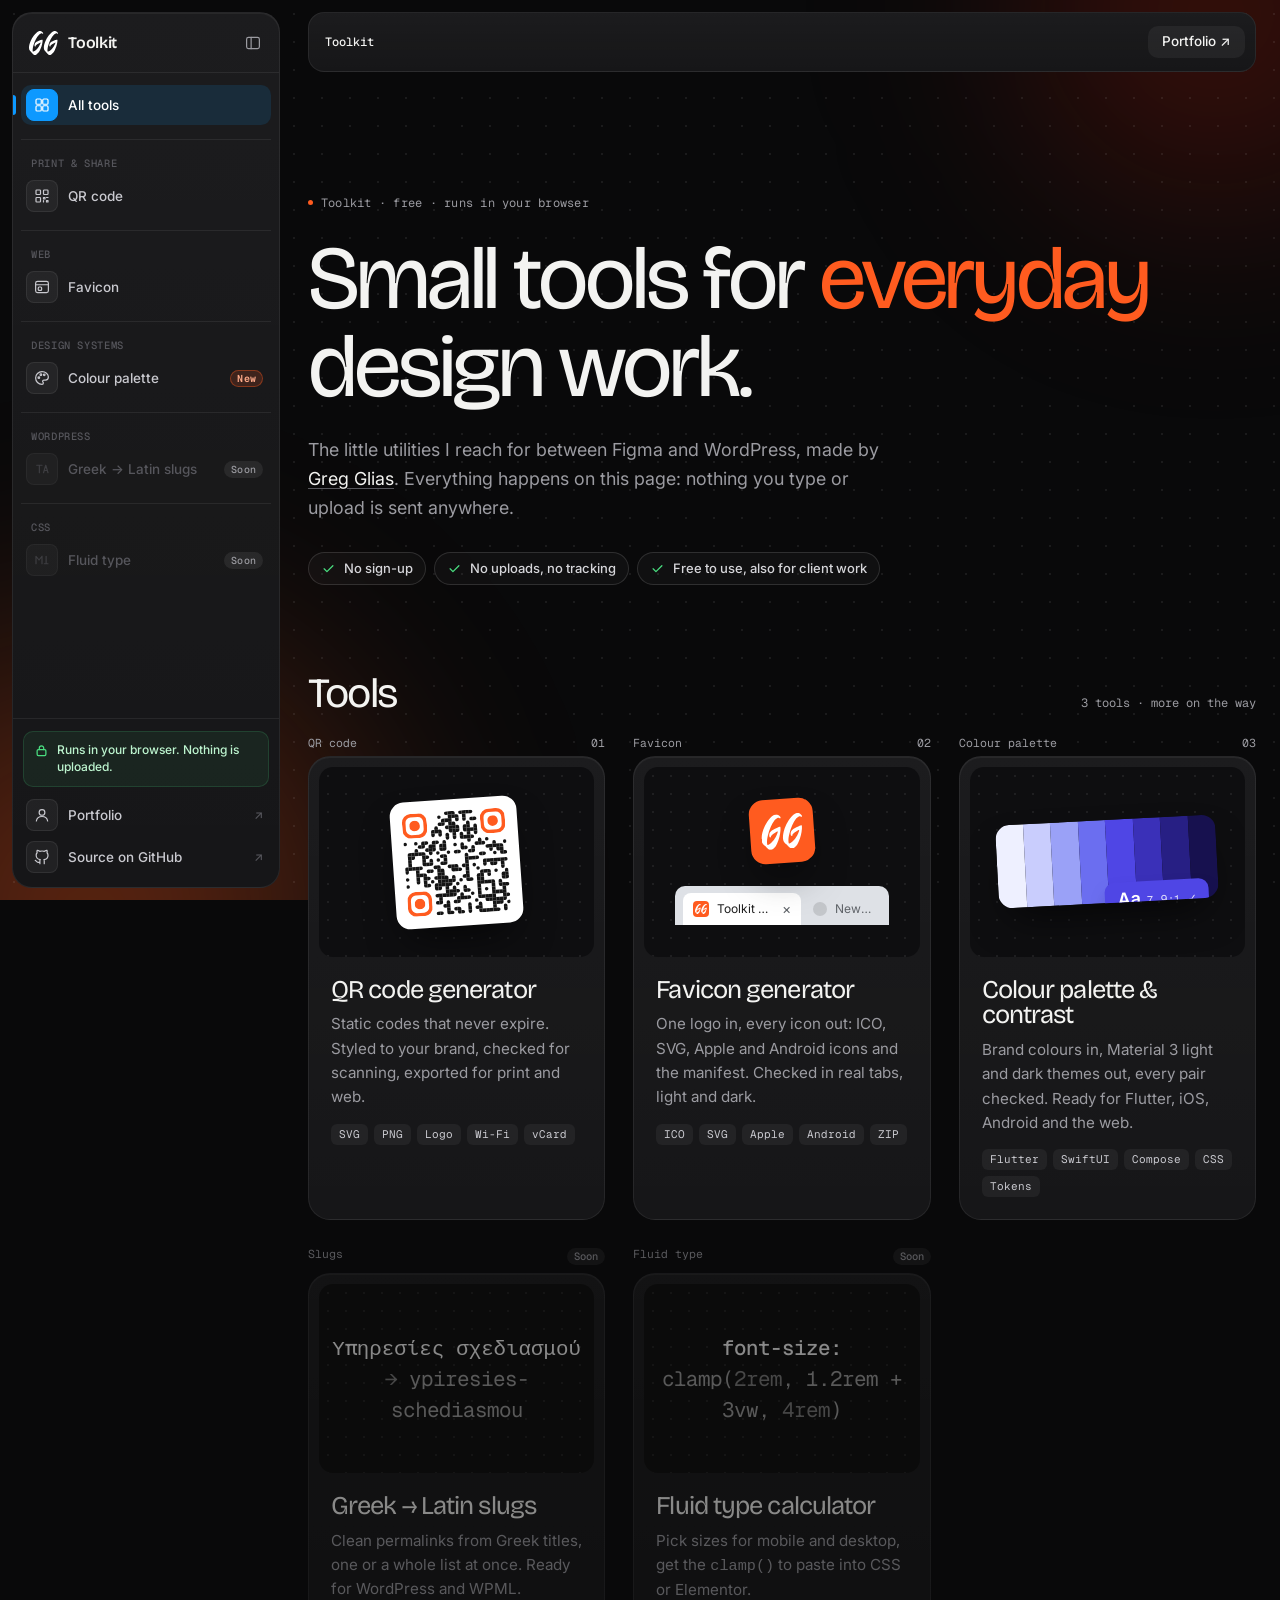
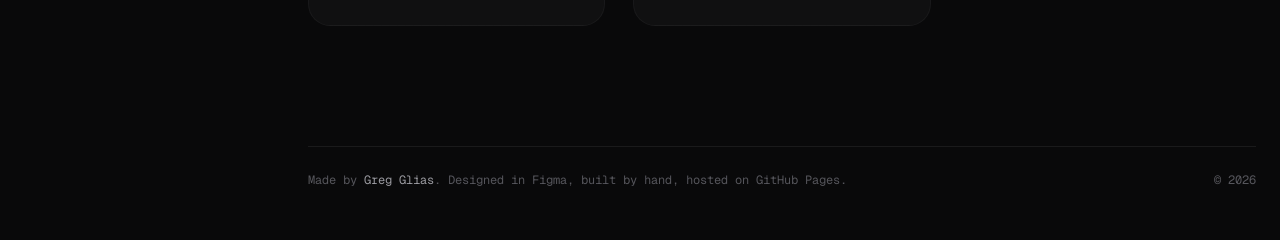
==== commit abff6ca9: "Colour palette & contrast: Material 3 themes for Flutter, iOS, Android, web Brand colours to OKLCH t" ====
--- a/index.html
+++ b/index.html
@@ -14,7 +14,7 @@
   <link rel="preconnect" href="https://fonts.googleapis.com" />
   <link rel="preconnect" href="https://fonts.gstatic.com" crossorigin />
   <link href="https://fonts.googleapis.com/css2?family=Bricolage+Grotesque:opsz,wdth,wght@12..96,75..100,200..800&family=Geist+Mono:wght@400;500&family=Inter:opsz,wght@14..32,400..600&display=swap" rel="stylesheet" />
-  <link rel="stylesheet" href="styles.css?v=9" />
+  <link rel="stylesheet" href="styles.css?v=11" />
   <link rel="icon" type="image/svg+xml" href="assets/favicon.svg" />
 </head>
 <body>
@@ -23,7 +23,7 @@
 
   <div class="layout">
     <aside class="sidebar surface" id="sidebar" aria-label="Toolkit"></aside>
-    <script src="tools.js?v=4"></script>
+    <script src="tools.js?v=5"></script>
 
     <div class="main">
     <header class="main-top">
@@ -47,7 +47,7 @@
       <section id="tools" aria-labelledby="tools-title">
         <div class="tools-head">
           <h2 id="tools-title">Tools</h2>
-          <span class="frame-count">2 tools · more on the way</span>
+          <span class="frame-count">3 tools · more on the way</span>
         </div>
 
         <div class="tools">
@@ -76,6 +76,23 @@
                 <h3>Favicon generator</h3>
                 <p>One logo in, every icon out: ICO, SVG, Apple and Android icons and the manifest. Checked in real tabs, light and dark.</p>
                 <div class="tool-tags"><span>ICO</span><span>SVG</span><span>Apple</span><span>Android</span><span>ZIP</span></div>
+              </div>
+            </div>
+          </a>
+
+          <a class="tool" href="colors/" data-cursor="Open">
+            <span class="tool-label"><span>Colour palette</span><span>03</span></span>
+            <div class="tool-card surface">
+              <div class="tool-art">
+                <div class="art-pal" aria-hidden="true">
+                  <span style="--c:#eef0ff"></span><span style="--c:#c9cdfd"></span><span style="--c:#9aa1f7"></span><span style="--c:#6b6ef0"></span><span style="--c:#4f46e5"></span><span style="--c:#3a30b8"></span><span style="--c:#271f84"></span><span style="--c:#17114f"></span>
+                  <b>Aa <small>7.9:1 ✓</small></b>
+                </div>
+              </div>
+              <div class="tool-body">
+                <h3>Colour palette &amp; contrast</h3>
+                <p>Brand colours in, Material 3 light and dark themes out, every pair checked. Ready for Flutter, iOS, Android and the web.</p>
+                <div class="tool-tags"><span>Flutter</span><span>SwiftUI</span><span>Compose</span><span>CSS</span><span>Tokens</span></div>
               </div>
             </div>
           </a>
--- a/styles.css
+++ b/styles.css
@@ -360,6 +360,13 @@
 .art-qr svg { width: 100%; height: 100%; display: block; }
 a.tool:hover .art-qr { transform: rotate(0deg) scale(1.04); }
 
+/* Home colours preview: a palette strip and a contrast chip */
+.art-pal { position: relative; display: grid; grid-template-columns: repeat(8, 1fr); width: 80%; height: 44%; border-radius: 14px; overflow: hidden; box-shadow: 0 20px 40px -14px rgb(0 0 0 / 0.7); transform: rotate(-3deg); transition: transform 0.5s var(--ease); }
+.art-pal span { background: var(--c); }
+.art-pal b { position: absolute; right: 10px; bottom: -14px; display: inline-flex; align-items: baseline; gap: 6px; padding: 8px 12px; border-radius: 10px; background: #4f46e5; color: #fff; font: 600 18px/1 var(--f-body); box-shadow: 0 10px 20px -8px rgb(0 0 0 / 0.6); }
+.art-pal b small { font: 400 11px/1 var(--f-mono); opacity: 0.85; }
+a.tool:hover .art-pal { transform: rotate(0deg) scale(1.03); }
+
 /* Home favicon preview: the app icon above a browser tab */
 .art-fav { display: grid; justify-items: center; gap: 22px; width: 78%; }
 .art-fav-icon {
@@ -642,6 +649,8 @@
   font: 500 10.5px/1 var(--f-body);
 }
 .presets button:hover { background: rgb(255 255 255 / 0.05); color: var(--text); }
+.presets button[aria-pressed="true"] { color: #fff; }
+.presets button[aria-pressed="true"] i { outline: 2px solid var(--select); outline-offset: 2px; }
 .presets i {
   display: block;
   width: 40px;
@@ -1222,6 +1231,148 @@
   .fav-board { grid-template-columns: minmax(0, 1fr); grid-template-areas: "main" "tabs" "home" "search" "sizes"; gap: 34px; }
   .ff-big { width: min(60cqi, 220px); }
 }
+
+/* ================= Colours: phones, palettes, contrast, code ================= */
+.cl-canvas {
+  display: block;
+  min-height: 0;
+  padding: 52px 20px 36px;
+}
+.cl-phones { display: flex; flex-wrap: wrap; justify-content: center; gap: 28px; }
+
+/* A tiny Material 3 app, painted only with the generated roles (set as --role vars) */
+.ph {
+  position: relative;
+  width: 236px;
+  height: 480px;
+  padding: 0 12px;
+  border-radius: 30px;
+  overflow: hidden;
+  background: var(--surface);
+  color: var(--onSurface);
+  font: 400 12px/1.3 var(--f-body);
+  box-shadow: 0 0 0 6px #1c1c1f, 0 0 0 7px rgb(255 255 255 / 0.12), 0 30px 60px -20px rgb(0 0 0 / 0.8);
+}
+.ph * { cursor: inherit; }
+.ph-status { display: flex; justify-content: space-between; align-items: center; padding: 11px 8px 4px; font: 600 11px/1 var(--f-body); }
+.ph-status span { width: 22px; height: 10px; border-radius: 3px; background: currentColor; opacity: 0.85; }
+.ph-top { display: flex; justify-content: space-between; align-items: center; margin: 8px 2px 10px; }
+.ph-title { font: 600 21px/1 var(--f-body); letter-spacing: -0.02em; }
+.ph-me { display: grid; place-items: center; width: 28px; height: 28px; border-radius: 50%; background: var(--tertiaryContainer); color: var(--onTertiaryContainer); font-weight: 600; }
+.ph-search { display: flex; align-items: center; height: 34px; padding: 0 14px; margin-bottom: 10px; border-radius: 999px; background: var(--surfaceContainerHigh); color: var(--onSurfaceVariant); }
+.ph-chips { display: flex; gap: 6px; margin-bottom: 10px; }
+.ph-chips span { padding: 5px 10px; border-radius: 8px; border: 1px solid var(--outline); color: var(--onSurfaceVariant); font: 500 11px/1.2 var(--f-body); }
+.ph-chips .is-on { border-color: transparent; background: var(--secondaryContainer); color: var(--onSecondaryContainer); }
+.ph-banner { display: flex; justify-content: space-between; padding: 8px 10px; margin-bottom: 4px; border-radius: 10px; background: var(--errorContainer); color: var(--onErrorContainer); font-weight: 500; }
+.ph-banner b { font-weight: 700; }
+.ph-item { display: flex; align-items: center; gap: 10px; padding: 9px 2px; border-bottom: 1px solid var(--outlineVariant); }
+.ph-av { flex: none; display: grid; place-items: center; width: 32px; height: 32px; border-radius: 50%; background: var(--primaryContainer); color: var(--onPrimaryContainer); font-weight: 600; }
+.ph-av.is-t { background: var(--tertiaryContainer); color: var(--onTertiaryContainer); }
+.ph-txt { flex: 1; min-width: 0; display: grid; gap: 2px; }
+.ph-txt b { font-weight: 600; font-size: 12.5px; }
+.ph-txt small { font-size: 11px; color: var(--onSurfaceVariant); white-space: nowrap; overflow: hidden; text-overflow: ellipsis; }
+.ph-badge { display: grid; place-items: center; min-width: 18px; height: 18px; padding: 0 5px; border-radius: 999px; background: var(--primary); color: var(--onPrimary); font: 600 10px/1 var(--f-body); }
+.ph-card { display: grid; gap: 2px; margin-top: 10px; padding: 12px; border-radius: 14px; background: var(--surfaceContainerLow); }
+.ph-card b { font-weight: 600; font-size: 13px; }
+.ph-card small { font-size: 11px; color: var(--onSurfaceVariant); }
+.ph-btns { display: flex; gap: 6px; margin-top: 10px; }
+.ph-btn { padding: 7px 14px; border-radius: 999px; background: var(--primary); color: var(--onPrimary); font-weight: 600; }
+.ph-tbtn { padding: 7px 8px; color: var(--primary); font-weight: 600; }
+.ph-fab { position: absolute; right: 14px; bottom: 116px; display: grid; place-items: center; width: 46px; height: 46px; border-radius: 14px; background: var(--primaryContainer); color: var(--onPrimaryContainer); font: 300 26px/1 var(--f-body); box-shadow: 0 4px 10px rgb(0 0 0 / 0.25); }
+.ph-snack { position: absolute; left: 12px; right: 12px; bottom: 70px; display: flex; justify-content: space-between; padding: 10px 12px; border-radius: 8px; background: var(--inverseSurface); color: var(--onInverseSurface); }
+.ph-snack b { color: var(--inversePrimary); font-weight: 600; }
+.ph-nav { position: absolute; left: 0; right: 0; bottom: 0; display: flex; justify-content: space-around; align-items: center; height: 60px; background: var(--surfaceContainer); }
+.ph-nav span { display: grid; justify-items: center; gap: 4px; font: 500 10px/1 var(--f-body); color: var(--onSurfaceVariant); }
+.ph-nav i { position: relative; width: 44px; height: 24px; border-radius: 999px; }
+.ph-nav i::after { content: ""; position: absolute; inset: 6px 16px; border-radius: 3px; background: currentColor; }
+.ph-nav .is-on { color: var(--onSurface); }
+.ph-nav .is-on i { background: var(--secondaryContainer); }
+.ph-nav .is-on i::after { background: var(--onSecondaryContainer); }
+
+/* Boxes under the preview */
+.cl-box { container-type: inline-size; overflow: hidden; }
+.cl-box-head {
+  display: flex;
+  align-items: center;
+  justify-content: space-between;
+  gap: 12px;
+  padding: 12px 16px;
+  border-bottom: 1px solid var(--line);
+  font: 600 12.5px/1 var(--f-body);
+}
+.cl-box-head span { font: 400 11px/1.3 var(--f-mono); color: var(--muted); text-align: right; }
+
+/* Palettes */
+.ramps { padding: 12px 16px 8px; }
+.ramp { display: grid; grid-template-columns: 96px minmax(0, 1fr); align-items: center; gap: 10px; margin-bottom: 8px; }
+.ramp-name { font: 500 12px/1.2 var(--f-body); color: var(--muted); }
+.ramp-row { display: grid; grid-template-columns: repeat(11, minmax(0, 1fr)); gap: 3px; }
+.sw {
+  position: relative;
+  display: grid;
+  align-content: end;
+  gap: 2px;
+  height: 48px;
+  min-width: 0;
+  padding: 4px 5px;
+  border: 0;
+  border-radius: 7px;
+  text-align: left;
+  transition: transform 0.15s var(--ease);
+}
+.sw:hover { transform: translateY(-2px); }
+.sw b { font: 600 10px/1 var(--f-mono); }
+.sw small { font: 400 8.5px/1 var(--f-mono); opacity: 0.8; overflow: hidden; }
+.sw.is-base::before { content: ""; position: absolute; top: 5px; right: 5px; width: 6px; height: 6px; border-radius: 50%; background: currentColor; }
+@container (max-width: 600px) {
+  .ramp { grid-template-columns: minmax(0, 1fr); gap: 6px; }
+  .sw small { display: none; }
+}
+
+/* Contrast table */
+.ctable-wrap { overflow-x: auto; }
+.ctable { width: 100%; border-collapse: collapse; font-size: 12.5px; }
+.ctable th, .ctable td { padding: 8px 14px; border-top: 1px solid var(--line); text-align: left; vertical-align: middle; }
+.ctable thead th { border-top: 0; font: 400 11px/1 var(--f-mono); color: var(--muted); }
+.ctable tbody th b { display: block; font-weight: 500; }
+.ctable tbody th small { font: 400 10.5px/1.4 var(--f-mono); color: var(--muted); }
+.ctable td { white-space: nowrap; }
+.aa { display: inline-grid; place-items: center; width: 34px; height: 26px; border-radius: 6px; font: 600 12px/1 var(--f-body); vertical-align: middle; }
+.cr { display: inline-grid; gap: 2px; margin-left: 8px; vertical-align: middle; }
+.cr b { font: 500 12.5px/1 var(--f-body); }
+.cr small { font: 400 10px/1 var(--f-mono); color: var(--muted); }
+.ctable td[data-state="bad"] .cr b { color: var(--bad); }
+.ctable td[data-state="ok"] .cr b::after { content: " ✓"; color: var(--ok); }
+
+/* Code viewer */
+.code-tabs { display: flex; gap: 2px; padding: 8px 12px; overflow-x: auto; border-bottom: 1px solid var(--line); scrollbar-width: none; }
+.code-tabs::-webkit-scrollbar { display: none; }
+.code-tabs button {
+  flex: none;
+  padding: 6px 10px;
+  border: 0;
+  border-radius: 7px;
+  background: transparent;
+  color: var(--muted);
+  font: 500 12px/1 var(--f-body);
+}
+.code-tabs button:hover { color: var(--text); }
+.code-tabs button[aria-selected="true"] { background: #2c2c31; color: var(--text); }
+.code-view { position: relative; padding: 12px 16px 14px; }
+.code-view pre.code { margin: 0; max-height: 380px; overflow: auto; white-space: pre; word-break: normal; }
+.code-copy {
+  position: absolute;
+  top: 20px;
+  right: 26px;
+  z-index: 1;
+  padding: 5px 10px;
+  border: 1px solid var(--line-2);
+  border-radius: 7px;
+  background: #232327;
+  color: var(--text);
+  font: 600 11.5px/1 var(--f-body);
+}
+.code-copy:hover { background: #2e2e33; }
 
 /* ================= Buttons ================= */
 .btn {
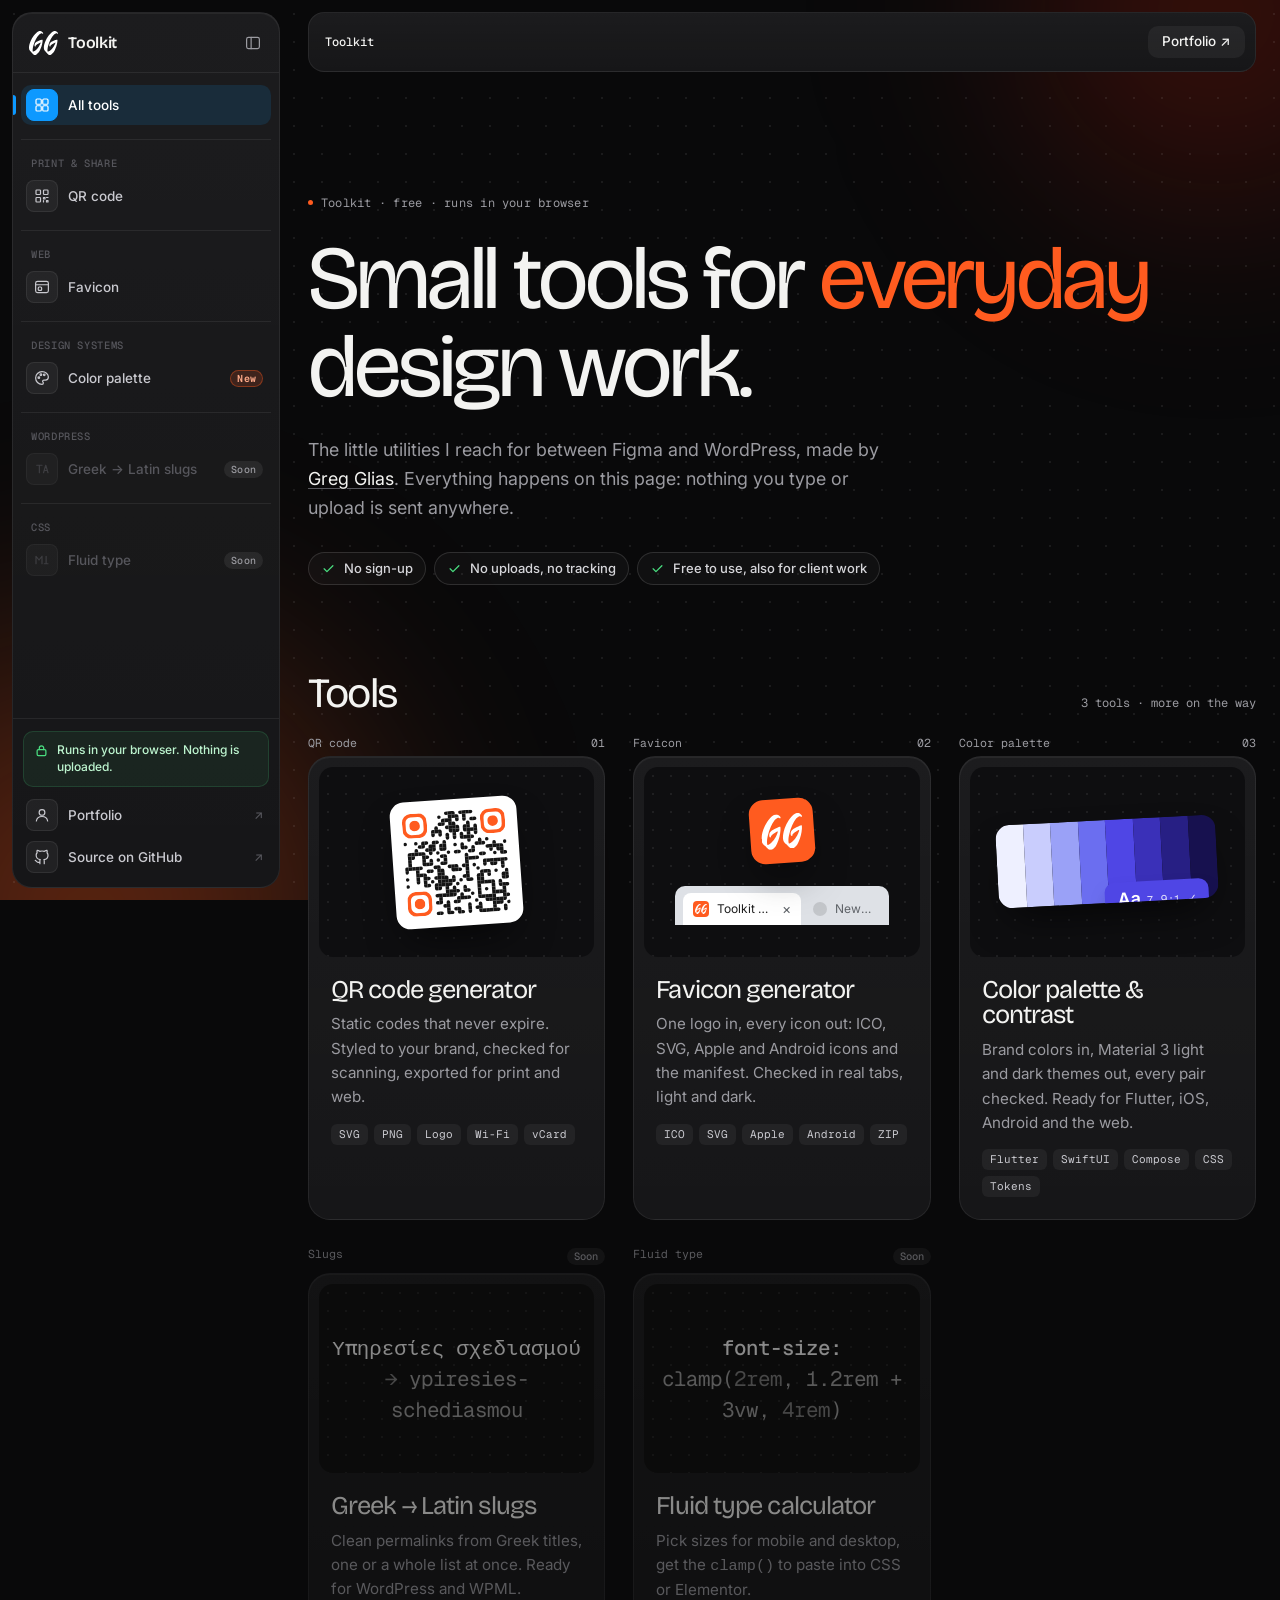
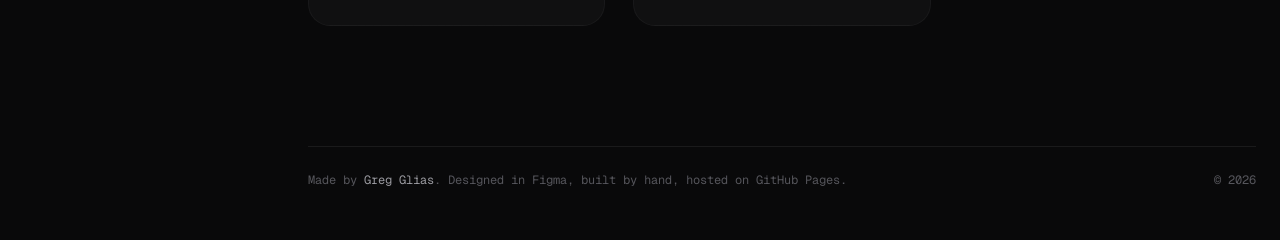
==== commit 1620f169: "Spell it color everywhere (American English), not colour Co-Authored-By: Claude Opus 5.5 <noreply@an" ====
--- a/index.html
+++ b/index.html
@@ -14,7 +14,7 @@
   <link rel="preconnect" href="https://fonts.googleapis.com" />
   <link rel="preconnect" href="https://fonts.gstatic.com" crossorigin />
   <link href="https://fonts.googleapis.com/css2?family=Bricolage+Grotesque:opsz,wdth,wght@12..96,75..100,200..800&family=Geist+Mono:wght@400;500&family=Inter:opsz,wght@14..32,400..600&display=swap" rel="stylesheet" />
-  <link rel="stylesheet" href="styles.css?v=11" />
+  <link rel="stylesheet" href="styles.css?v=12" />
   <link rel="icon" type="image/svg+xml" href="assets/favicon.svg" />
 </head>
 <body>
@@ -23,7 +23,7 @@
 
   <div class="layout">
     <aside class="sidebar surface" id="sidebar" aria-label="Toolkit"></aside>
-    <script src="tools.js?v=5"></script>
+    <script src="tools.js?v=6"></script>
 
     <div class="main">
     <header class="main-top">
@@ -81,7 +81,7 @@
           </a>
 
           <a class="tool" href="colors/" data-cursor="Open">
-            <span class="tool-label"><span>Colour palette</span><span>03</span></span>
+            <span class="tool-label"><span>Color palette</span><span>03</span></span>
             <div class="tool-card surface">
               <div class="tool-art">
                 <div class="art-pal" aria-hidden="true">
@@ -90,8 +90,8 @@
                 </div>
               </div>
               <div class="tool-body">
-                <h3>Colour palette &amp; contrast</h3>
-                <p>Brand colours in, Material 3 light and dark themes out, every pair checked. Ready for Flutter, iOS, Android and the web.</p>
+                <h3>Color palette &amp; contrast</h3>
+                <p>Brand colors in, Material 3 light and dark themes out, every pair checked. Ready for Flutter, iOS, Android and the web.</p>
                 <div class="tool-tags"><span>Flutter</span><span>SwiftUI</span><span>Compose</span><span>CSS</span><span>Tokens</span></div>
               </div>
             </div>
--- a/styles.css
+++ b/styles.css
@@ -360,7 +360,7 @@
 .art-qr svg { width: 100%; height: 100%; display: block; }
 a.tool:hover .art-qr { transform: rotate(0deg) scale(1.04); }
 
-/* Home colours preview: a palette strip and a contrast chip */
+/* Home colors preview: a palette strip and a contrast chip */
 .art-pal { position: relative; display: grid; grid-template-columns: repeat(8, 1fr); width: 80%; height: 44%; border-radius: 14px; overflow: hidden; box-shadow: 0 20px 40px -14px rgb(0 0 0 / 0.7); transform: rotate(-3deg); transition: transform 0.5s var(--ease); }
 .art-pal span { background: var(--c); }
 .art-pal b { position: absolute; right: 10px; bottom: -14px; display: inline-flex; align-items: baseline; gap: 6px; padding: 8px 12px; border-radius: 10px; background: #4f46e5; color: #fff; font: 600 18px/1 var(--f-body); box-shadow: 0 10px 20px -8px rgb(0 0 0 / 0.6); }
@@ -680,7 +680,7 @@
   border-radius: var(--r2, 0);
 }
 
-/* Colour row: swatch + hex */
+/* Color row: swatch + hex */
 .color {
   display: grid;
   grid-template-columns: 34px minmax(0, 1fr);
@@ -1232,7 +1232,7 @@
   .ff-big { width: min(60cqi, 220px); }
 }
 
-/* ================= Colours: phones, palettes, contrast, code ================= */
+/* ================= Colors: phones, palettes, contrast, code ================= */
 .cl-canvas {
   display: block;
   min-height: 0;
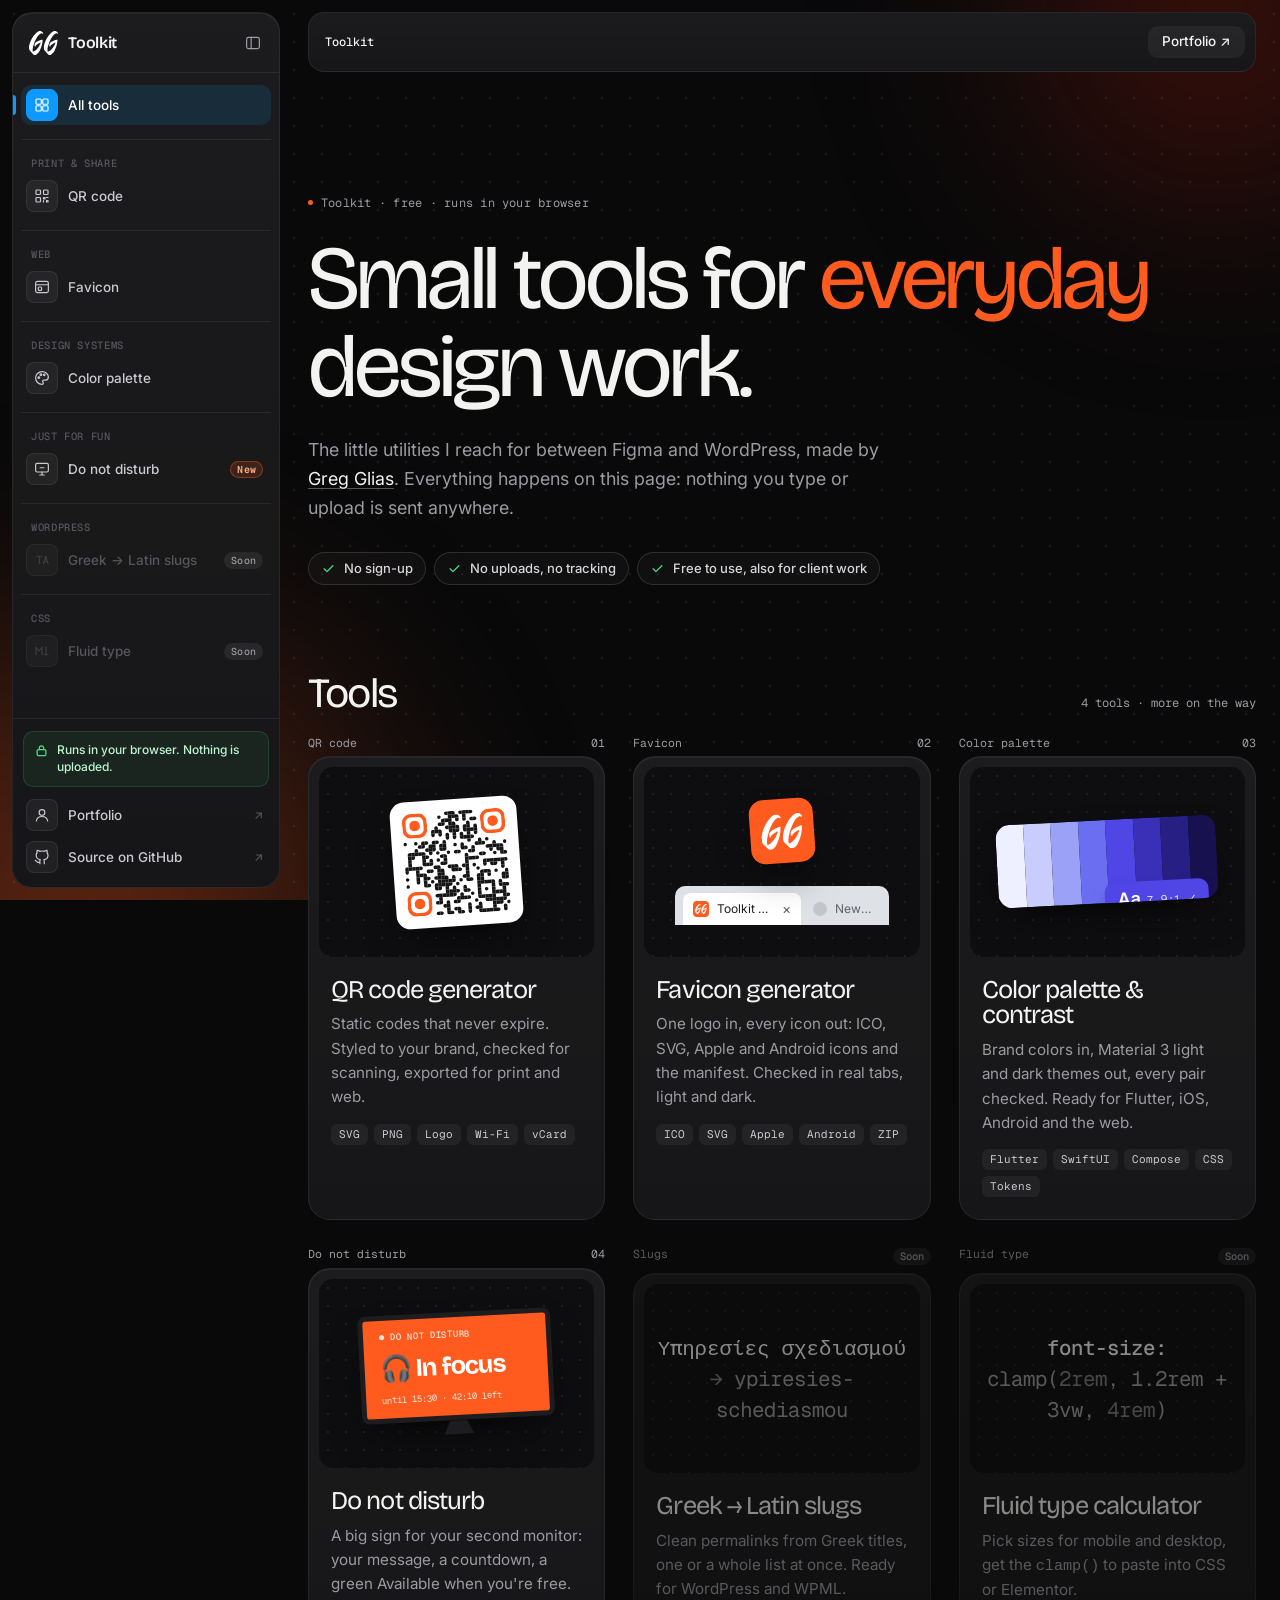
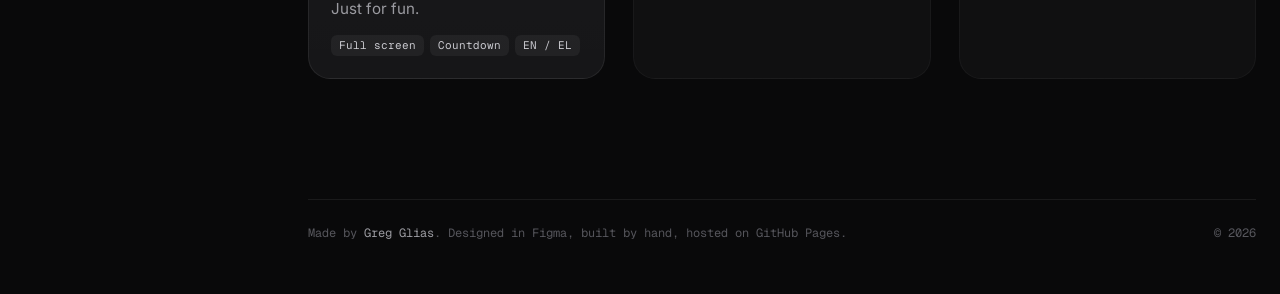
==== commit 51dfc349: "Do not disturb: a full-screen sign for the second monitor (Just for fun) Message presets in English " ====
--- a/index.html
+++ b/index.html
@@ -14,7 +14,7 @@
   <link rel="preconnect" href="https://fonts.googleapis.com" />
   <link rel="preconnect" href="https://fonts.gstatic.com" crossorigin />
   <link href="https://fonts.googleapis.com/css2?family=Bricolage+Grotesque:opsz,wdth,wght@12..96,75..100,200..800&family=Geist+Mono:wght@400;500&family=Inter:opsz,wght@14..32,400..600&display=swap" rel="stylesheet" />
-  <link rel="stylesheet" href="styles.css?v=12" />
+  <link rel="stylesheet" href="styles.css?v=13" />
   <link rel="icon" type="image/svg+xml" href="assets/favicon.svg" />
 </head>
 <body>
@@ -23,7 +23,7 @@
 
   <div class="layout">
     <aside class="sidebar surface" id="sidebar" aria-label="Toolkit"></aside>
-    <script src="tools.js?v=6"></script>
+    <script src="tools.js?v=7"></script>
 
     <div class="main">
     <header class="main-top">
@@ -47,7 +47,7 @@
       <section id="tools" aria-labelledby="tools-title">
         <div class="tools-head">
           <h2 id="tools-title">Tools</h2>
-          <span class="frame-count">3 tools · more on the way</span>
+          <span class="frame-count">4 tools · more on the way</span>
         </div>
 
         <div class="tools">
@@ -93,6 +93,23 @@
                 <h3>Color palette &amp; contrast</h3>
                 <p>Brand colors in, Material 3 light and dark themes out, every pair checked. Ready for Flutter, iOS, Android and the web.</p>
                 <div class="tool-tags"><span>Flutter</span><span>SwiftUI</span><span>Compose</span><span>CSS</span><span>Tokens</span></div>
+              </div>
+            </div>
+          </a>
+
+          <a class="tool" href="dnd/" data-cursor="Open">
+            <span class="tool-label"><span>Do not disturb</span><span>04</span></span>
+            <div class="tool-card surface">
+              <div class="tool-art">
+                <div class="art-dnd" aria-hidden="true">
+                  <div class="art-dnd-sign"><b>● Do not disturb</b><strong>🎧 In focus</strong><small>until 15:30 · 42:10 left</small></div>
+                  <span class="art-dnd-stand"></span>
+                </div>
+              </div>
+              <div class="tool-body">
+                <h3>Do not disturb</h3>
+                <p>A big sign for your second monitor: your message, a countdown, a green Available when you're free. Just for fun.</p>
+                <div class="tool-tags"><span>Full screen</span><span>Countdown</span><span>EN / EL</span></div>
               </div>
             </div>
           </a>
--- a/styles.css
+++ b/styles.css
@@ -366,6 +366,15 @@
 .art-pal b { position: absolute; right: 10px; bottom: -14px; display: inline-flex; align-items: baseline; gap: 6px; padding: 8px 12px; border-radius: 10px; background: #4f46e5; color: #fff; font: 600 18px/1 var(--f-body); box-shadow: 0 10px 20px -8px rgb(0 0 0 / 0.6); }
 .art-pal b small { font: 400 11px/1 var(--f-mono); opacity: 0.85; }
 a.tool:hover .art-pal { transform: rotate(0deg) scale(1.03); }
+
+/* Home do-not-disturb preview: a little monitor with the sign */
+.art-dnd { display: grid; justify-items: center; width: 70%; transform: rotate(-3deg); transition: transform 0.5s var(--ease); }
+.art-dnd-sign { display: grid; gap: 6px; width: 100%; aspect-ratio: 16 / 9; padding: 7% 8%; border: 5px solid #1d1d20; border-radius: 8px; background: #ff5b1f; color: #fff; box-shadow: 0 20px 40px -14px rgb(0 0 0 / 0.7); align-content: space-between; }
+.art-dnd-sign b { font: 500 9px/1 var(--f-mono); letter-spacing: 0.08em; text-transform: uppercase; opacity: 0.85; }
+.art-dnd-sign strong { font: 700 clamp(1.1rem, 2.2vw, 1.6rem)/1 var(--f-display); letter-spacing: -0.04em; }
+.art-dnd-sign small { font: 400 9px/1 var(--f-mono); opacity: 0.85; }
+.art-dnd-stand { width: 22%; height: 14px; background: #1d1d20; clip-path: polygon(30% 0, 70% 0, 85% 100%, 15% 100%); }
+a.tool:hover .art-dnd { transform: rotate(0deg) scale(1.03); }
 
 /* Home favicon preview: the app icon above a browser tab */
 .art-fav { display: grid; justify-items: center; gap: 22px; width: 78%; }
@@ -1373,6 +1382,132 @@
   font: 600 11.5px/1 var(--f-body);
 }
 .code-copy:hover { background: #2e2e33; }
+
+/* ================= Do not disturb ================= */
+.dnd-presets { display: grid; grid-template-columns: 1fr 1fr; gap: 4px; margin-bottom: 8px; }
+.dnd-presets button {
+  display: flex;
+  align-items: center;
+  gap: 7px;
+  min-width: 0;
+  padding: 8px 9px;
+  border: 1px solid transparent;
+  border-radius: 9px;
+  background: rgb(255 255 255 / 0.035);
+  color: var(--muted);
+  font: 500 12px/1.2 var(--f-body);
+  text-align: left;
+  transition: background 0.15s, color 0.15s, border-color 0.15s;
+}
+.dnd-presets button span { flex: none; font-size: 15px; }
+.dnd-presets button:hover { background: rgb(255 255 255 / 0.07); color: var(--text); }
+.dnd-presets button[aria-pressed="true"] { border-color: var(--select); background: rgb(13 153 255 / 0.12); color: #fff; }
+
+.dnd-themes { display: grid; grid-template-columns: repeat(5, 1fr); gap: 4px; margin-bottom: 10px; }
+.dnd-themes button {
+  display: grid;
+  justify-items: center;
+  gap: 6px;
+  padding: 8px 2px 7px;
+  border: 1px solid transparent;
+  border-radius: 10px;
+  background: rgb(255 255 255 / 0.035);
+  color: var(--muted);
+  font: 500 10.5px/1 var(--f-body);
+}
+.dnd-themes button:hover { color: var(--text); background: rgb(255 255 255 / 0.07); }
+.dnd-themes button[aria-pressed="true"] { border-color: var(--select); background: rgb(13 153 255 / 0.12); color: #fff; }
+.dnd-themes i { width: 26px; height: 18px; border-radius: 5px; border: 1px solid var(--line-2); }
+.sw-ember { background: #ff5b1f; }
+.sw-onair { background: #0c0c0d; box-shadow: inset 0 0 0 2px #ff2a2a; }
+.sw-night { background: linear-gradient(135deg, #0b0b0c 55%, #a259ff); }
+.sw-calm { background: #123c33; }
+.sw-paper { background: #f3f1ea; }
+
+/* A monitor on the canvas */
+.dnd-canvas { display: grid; place-items: center; min-height: 0; padding: 56px 24px 44px; }
+.monitor { display: grid; justify-items: center; width: min(100%, 620px); }
+.monitor-screen {
+  width: 100%;
+  aspect-ratio: 16 / 9;
+  container-type: size;
+  border-radius: 12px;
+  overflow: hidden;
+  border: 8px solid #1d1d20;
+  box-shadow: 0 0 0 1px rgb(255 255 255 / 0.1), 0 30px 60px -20px rgb(0 0 0 / 0.8);
+}
+.monitor-stand { width: 22%; height: 34px; background: linear-gradient(#1d1d20, #141416); clip-path: polygon(30% 0, 70% 0, 85% 100%, 15% 100%); }
+
+/* The sign: sized by its screen (container units), five looks + "done" */
+.sign {
+  --bg: #ff5b1f; --fg: #fff; --soft: rgb(255 255 255 / 0.78); --accent: #fff; --track: rgb(255 255 255 / 0.25);
+  position: relative;
+  display: grid;
+  grid-template-rows: auto 1fr auto;
+  width: 100%;
+  height: 100%;
+  padding: 5cqmin 6cqmin;
+  background: var(--bg);
+  color: var(--fg);
+  font-family: var(--f-body);
+  transition: background 0.6s var(--ease), color 0.6s;
+  overflow: hidden;
+}
+.sign[data-theme="onair"] { --bg: #0c0c0d; --fg: #fff; --soft: rgb(255 255 255 / 0.6); --accent: #ff2a2a; --track: rgb(255 255 255 / 0.12); box-shadow: inset 0 0 0 1.2cqmin #ff2a2a, inset 0 0 12cqmin rgb(255 42 42 / 0.25); }
+.sign[data-theme="night"] { --bg: #0b0b0c; --fg: #f3f3f1; --soft: #9b9ba1; --accent: #a259ff; --track: rgb(255 255 255 / 0.1); }
+.sign[data-theme="calm"] { --bg: #123c33; --fg: #e9fff6; --soft: rgb(233 255 246 / 0.7); --accent: #7ff0c3; --track: rgb(233 255 246 / 0.18); }
+.sign[data-theme="paper"] { --bg: #f3f1ea; --fg: #141414; --soft: #6b6862; --accent: #ff5b1f; --track: rgb(0 0 0 / 0.08); }
+.sign[data-theme="done"] { --bg: #0f7a4a; --fg: #fff; --soft: rgb(255 255 255 / 0.82); --accent: #b6ffd9; --track: transparent; }
+.sign-top, .sign-foot { display: flex; justify-content: space-between; align-items: center; gap: 4cqmin; font: 500 3.4cqmin/1 var(--f-mono); color: var(--soft); }
+.sign-kicker { display: inline-flex; align-items: center; gap: 1.6cqmin; text-transform: uppercase; letter-spacing: 0.08em; }
+.sign-dot { width: 2cqmin; height: 2cqmin; border-radius: 50%; background: var(--accent); }
+.sign[data-theme="onair"] .sign-dot { animation: dndBlink 1.4s ease-in-out infinite; box-shadow: 0 0 2cqmin #ff2a2a; }
+@keyframes dndBlink { 50% { opacity: 0.25; } }
+.sign-clock { font-variant-numeric: tabular-nums; }
+.sign.no-clock .sign-clock { visibility: hidden; }
+.sign-main { display: grid; align-content: center; justify-items: start; gap: 2.4cqmin; min-height: 0; }
+.sign-emoji { font-size: 11cqmin; line-height: 1; }
+.sign-text {
+  margin: 0;
+  font: 700 calc(15cqmin * var(--fit, 1))/0.95 var(--f-display);
+  letter-spacing: -0.045em;
+  overflow-wrap: anywhere;
+}
+.sign-sub { margin: 0; font: 400 4.6cqmin/1.25 var(--f-body); color: var(--soft); }
+.sign-foot span:last-child { font-variant-numeric: tabular-nums; color: var(--fg); }
+.sign.no-timer .sign-foot { visibility: hidden; }
+.sign-bar { position: absolute; left: 0; right: 0; bottom: 0; height: 1.1cqmin; background: var(--track); }
+.sign-bar i { display: block; height: 100%; width: 0; background: var(--accent); transition: width 1s linear; }
+.sign[data-theme="ember"] .sign-bar i { background: rgb(255 255 255 / 0.9); }
+.sign.no-bar .sign-bar { display: none; }
+.sign.is-done .sign-text { animation: dndPop 0.7s var(--ease) both; }
+@keyframes dndPop { from { transform: scale(0.92); opacity: 0; } }
+
+/* Full screen */
+.dnd-overlay { position: fixed; inset: 0; z-index: 150; background: #000; }
+.dnd-overlay [data-live] { width: 100%; height: 100%; container-type: size; }
+html.has-fig-cursor .dnd-overlay, html.has-fig-cursor .dnd-overlay * { cursor: auto !important; }
+html.has-fig-cursor .dnd-overlay button { cursor: pointer !important; }
+.dnd-overlay.is-idle, .dnd-overlay.is-idle * { cursor: none !important; }
+html.dnd-on .fig-cursor { display: none; }
+html.dnd-on body { overflow: hidden; }
+.dnd-controls {
+  position: absolute;
+  left: 50%;
+  bottom: 28px;
+  display: flex;
+  gap: 6px;
+  padding: 6px;
+  transform: translateX(-50%);
+  border-radius: 14px;
+  background: rgb(20 20 22 / 0.85);
+  border: 1px solid rgb(255 255 255 / 0.12);
+  transition: opacity 0.3s, transform 0.3s var(--ease);
+}
+.dnd-overlay.is-idle .dnd-controls { opacity: 0; transform: translate(-50%, 12px); pointer-events: none; }
+.dnd-controls button { padding: 10px 14px; border: 0; border-radius: 10px; background: transparent; color: #e6e6e9; font: 600 13px/1 var(--f-body); }
+.dnd-controls button:hover { background: rgb(255 255 255 / 0.1); }
+.dnd-controls kbd { margin-left: 6px; padding: 2px 5px; border-radius: 4px; background: rgb(255 255 255 / 0.12); font: 400 11px/1 var(--f-mono); }
 
 /* ================= Buttons ================= */
 .btn {
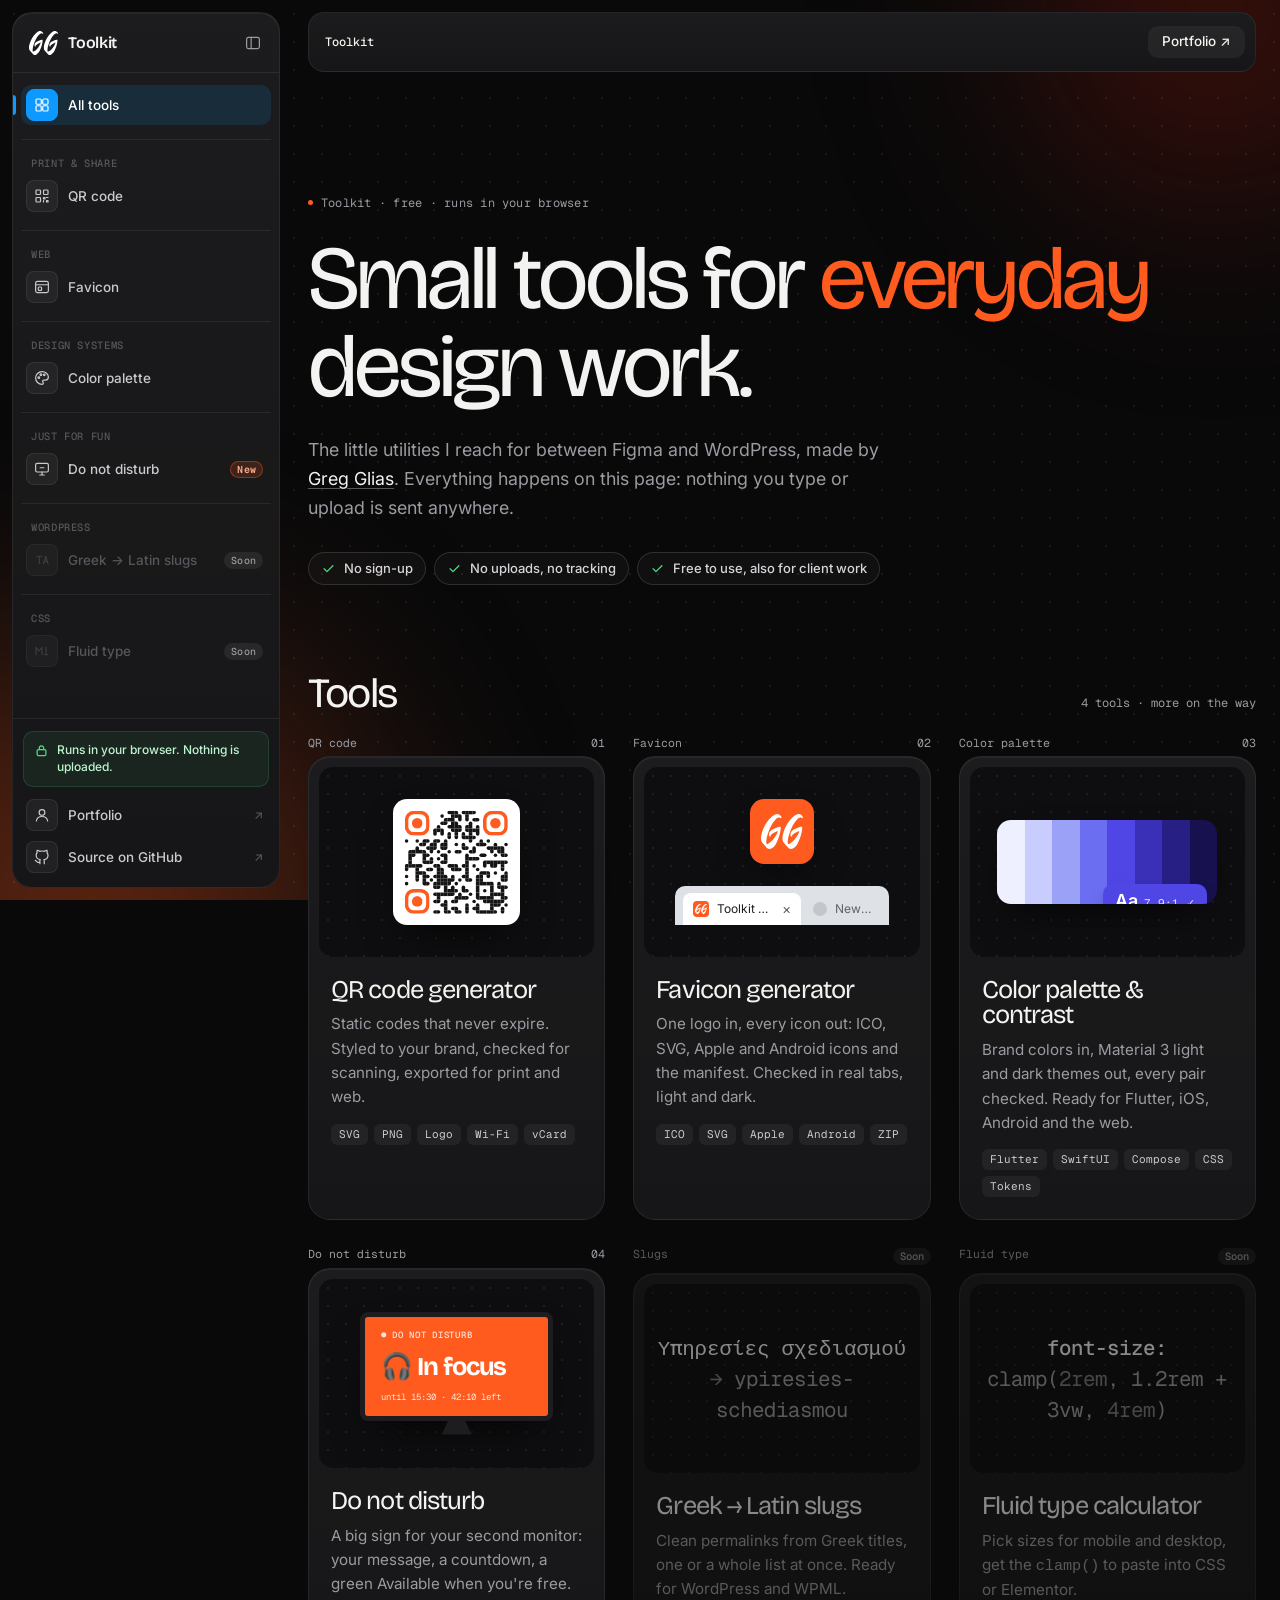
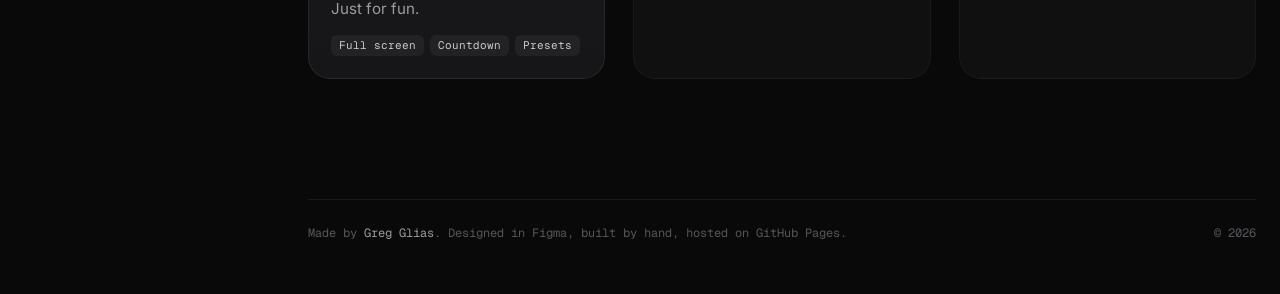
==== commit 762a34c7: "Straight cover art by default; Do not disturb presets in English only Co-Authored-By: Claude Opus 5." ====
--- a/index.html
+++ b/index.html
@@ -14,7 +14,7 @@
   <link rel="preconnect" href="https://fonts.googleapis.com" />
   <link rel="preconnect" href="https://fonts.gstatic.com" crossorigin />
   <link href="https://fonts.googleapis.com/css2?family=Bricolage+Grotesque:opsz,wdth,wght@12..96,75..100,200..800&family=Geist+Mono:wght@400;500&family=Inter:opsz,wght@14..32,400..600&display=swap" rel="stylesheet" />
-  <link rel="stylesheet" href="styles.css?v=13" />
+  <link rel="stylesheet" href="styles.css?v=16" />
   <link rel="icon" type="image/svg+xml" href="assets/favicon.svg" />
 </head>
 <body>
@@ -109,7 +109,7 @@
               <div class="tool-body">
                 <h3>Do not disturb</h3>
                 <p>A big sign for your second monitor: your message, a countdown, a green Available when you're free. Just for fun.</p>
-                <div class="tool-tags"><span>Full screen</span><span>Countdown</span><span>EN / EL</span></div>
+                <div class="tool-tags"><span>Full screen</span><span>Countdown</span><span>Presets</span></div>
               </div>
             </div>
           </a>
--- a/styles.css
+++ b/styles.css
@@ -354,21 +354,21 @@
   border-radius: 14px;
   background: #fff;
   box-shadow: 0 20px 40px -14px rgb(0 0 0 / 0.7);
-  transform: rotate(-4deg);
+  transform: none;
   transition: transform 0.5s var(--ease);
 }
 .art-qr svg { width: 100%; height: 100%; display: block; }
 a.tool:hover .art-qr { transform: rotate(0deg) scale(1.04); }
 
 /* Home colors preview: a palette strip and a contrast chip */
-.art-pal { position: relative; display: grid; grid-template-columns: repeat(8, 1fr); width: 80%; height: 44%; border-radius: 14px; overflow: hidden; box-shadow: 0 20px 40px -14px rgb(0 0 0 / 0.7); transform: rotate(-3deg); transition: transform 0.5s var(--ease); }
+.art-pal { position: relative; display: grid; grid-template-columns: repeat(8, 1fr); width: 80%; height: 44%; border-radius: 14px; overflow: hidden; box-shadow: 0 20px 40px -14px rgb(0 0 0 / 0.7); transform: none; transition: transform 0.5s var(--ease); }
 .art-pal span { background: var(--c); }
 .art-pal b { position: absolute; right: 10px; bottom: -14px; display: inline-flex; align-items: baseline; gap: 6px; padding: 8px 12px; border-radius: 10px; background: #4f46e5; color: #fff; font: 600 18px/1 var(--f-body); box-shadow: 0 10px 20px -8px rgb(0 0 0 / 0.6); }
 .art-pal b small { font: 400 11px/1 var(--f-mono); opacity: 0.85; }
 a.tool:hover .art-pal { transform: rotate(0deg) scale(1.03); }
 
 /* Home do-not-disturb preview: a little monitor with the sign */
-.art-dnd { display: grid; justify-items: center; width: 70%; transform: rotate(-3deg); transition: transform 0.5s var(--ease); }
+.art-dnd { display: grid; justify-items: center; width: 70%; transform: none; transition: transform 0.5s var(--ease); }
 .art-dnd-sign { display: grid; gap: 6px; width: 100%; aspect-ratio: 16 / 9; padding: 7% 8%; border: 5px solid #1d1d20; border-radius: 8px; background: #ff5b1f; color: #fff; box-shadow: 0 20px 40px -14px rgb(0 0 0 / 0.7); align-content: space-between; }
 .art-dnd-sign b { font: 500 9px/1 var(--f-mono); letter-spacing: 0.08em; text-transform: uppercase; opacity: 0.85; }
 .art-dnd-sign strong { font: 700 clamp(1.1rem, 2.2vw, 1.6rem)/1 var(--f-display); letter-spacing: -0.04em; }
@@ -386,7 +386,7 @@
   border-radius: 22%;
   background: var(--accent);
   box-shadow: 0 20px 40px -14px rgb(0 0 0 / 0.7);
-  transform: rotate(-4deg);
+  transform: none;
   transition: transform 0.5s var(--ease);
 }
 .art-fav-icon img { width: 66%; height: auto; }
@@ -1467,6 +1467,10 @@
 .sign.no-clock .sign-clock { visibility: hidden; }
 .sign-main { display: grid; align-content: center; justify-items: start; gap: 2.4cqmin; min-height: 0; }
 .sign-emoji { font-size: 11cqmin; line-height: 1; }
+.figma-mark { display: block; width: auto; height: 1em; }
+/* On the sign it sits on a dark tile (like the Figma app icon), so every color shows on every theme */
+.sign-emoji .figma-mark { box-sizing: content-box; height: 0.62em; padding: 0.19em 0.26em; border-radius: 0.22em; background: #1e1e1e; }
+.dnd-presets .figma-mark { height: 15px; }
 .sign-text {
   margin: 0;
   font: 700 calc(15cqmin * var(--fit, 1))/0.95 var(--f-display);
